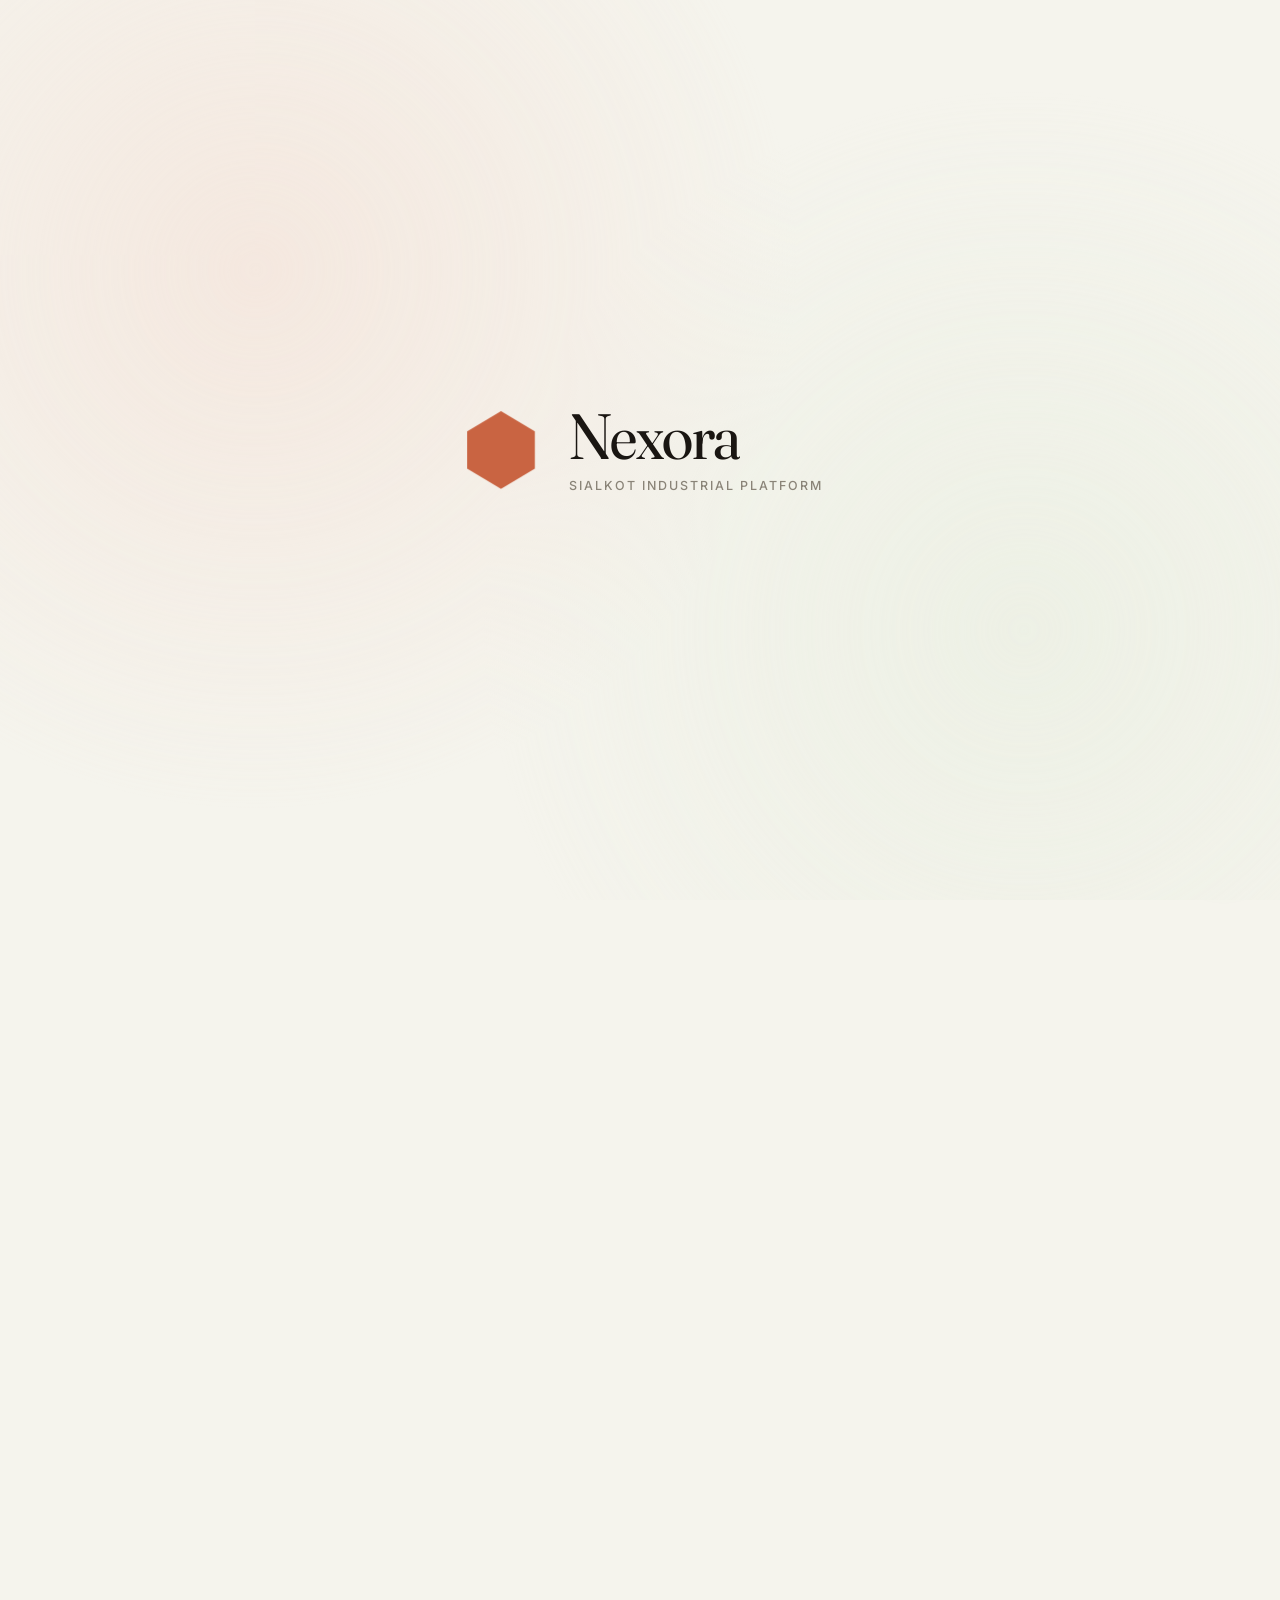
==== index.html @ eb233e65 "Rename Nexora - Signature Transitions v2.html to index.html" ====
<!DOCTYPE html>
<html lang="en" dir="ltr">
<head>
<meta charset="UTF-8">
<meta name="viewport" content="width=device-width, initial-scale=1.0, viewport-fit=cover">
<meta name="theme-color" content="#f5f4ed">
<title>Nexora — A supply chain for Sialkot</title>

<link rel="preconnect" href="https://fonts.googleapis.com">
<link rel="preconnect" href="https://fonts.gstatic.com" crossorigin>
<link href="https://fonts.googleapis.com/css2?family=Fraunces:ital,opsz,wght,SOFT,WONK@0,9..144,300..700,30..100,0..1;1,9..144,300..700,30..100,0..1&family=Inter:wght@400;450;500;600;700&family=Noto+Naskh+Arabic:wght@400;500;600;700&display=swap" rel="stylesheet">

<link rel="stylesheet" href="css/tokens.css">
<link rel="stylesheet" href="css/base.css">
<link rel="stylesheet" href="css/landing.css">
<link rel="stylesheet" href="css/lifecycle.css">

<script src="https://cdnjs.cloudflare.com/ajax/libs/gsap/3.12.5/gsap.min.js"></script>
<script src="https://cdnjs.cloudflare.com/ajax/libs/gsap/3.12.5/ScrollTrigger.min.js"></script>
</head>
<body class="landing">

<!-- Grain overlay — paper texture, fixed over everything -->
<div id="grain" aria-hidden="true"></div>

<!-- ════ INTRO ════ -->
<div id="intro" aria-hidden="true">
  <div class="intro-content">
    <div class="i-mark">
      <svg viewBox="0 0 52 52" aria-hidden="true">
        <path class="i-hex-outer" d="M26 3 L46 15 L46 37 L26 49 L6 37 L6 15 Z" fill="none" stroke="#c96442" stroke-width="1.4" stroke-linejoin="round" stroke-linecap="round"></path>
        <path class="i-hex-inner" d="M26 11 L40 19 L40 33 L26 41 L12 33 L12 19 Z" fill="none" stroke="#c96442" stroke-width="1" stroke-linejoin="round" stroke-linecap="round"></path>
        <path class="i-hex-fill"  d="M26 3 L46 15 L46 37 L26 49 L6 37 L6 15 Z" fill="#c96442"></path>
      </svg>
    </div>
    <div class="i-text">
      <span class="i-word">Nexora</span>
      <span class="i-tag">Sialkot Industrial Platform</span>
    </div>
  </div>
</div>

<!-- WhatsApp FAB -->
<a href="https://wa.me/923000000000" id="fab-whatsapp" class="fab-whatsapp" aria-label="WhatsApp Nexora" target="_blank" rel="noopener">
  <svg width="24" height="24" viewBox="0 0 24 24" fill="white" aria-hidden="true"><path d="M17.472 14.382c-.297-.149-1.758-.867-2.03-.967-.273-.099-.471-.148-.67.15-.197.297-.767.966-.94 1.164-.173.199-.347.223-.644.075-.297-.15-1.255-.463-2.39-1.475-.883-.788-1.48-1.761-1.653-2.059-.173-.297-.018-.458.13-.606.134-.133.298-.347.446-.52.149-.174.198-.298.298-.497.099-.198.05-.371-.025-.52-.075-.149-.669-1.612-.916-2.207-.242-.579-.487-.5-.669-.51-.173-.008-.371-.01-.57-.01-.198 0-.52.074-.792.372-.272.297-1.04 1.016-1.04 2.479 0 1.462 1.065 2.875 1.213 3.074.149.198 2.096 3.2 5.077 4.487.709.306 1.262.489 1.694.625.712.227 1.36.195 1.871.118.571-.085 1.758-.719 2.006-1.413.248-.694.248-1.289.173-1.413-.074-.124-.272-.198-.57-.347m-5.421 7.403h-.004a9.87 9.87 0 01-5.031-1.378l-.361-.214-3.741.982.998-3.648-.235-.374a9.86 9.86 0 01-1.51-5.26c.001-5.45 4.436-9.884 9.888-9.884 2.64 0 5.122 1.03 6.988 2.898a9.825 9.825 0 012.893 6.994c-.003 5.45-4.437 9.884-9.885 9.884m8.413-18.297A11.815 11.815 0 0012.05 0C5.495 0 .16 5.335.157 11.892c0 2.096.547 4.142 1.588 5.945L.057 24l6.305-1.654a11.882 11.882 0 005.683 1.448h.005c6.554 0 11.89-5.335 11.893-11.893a11.821 11.821 0 00-3.48-8.413z"></path></svg>
</a>

<div id="page">

  <!-- NAV -->
  <nav>
    <a href="#" class="nav-logo" aria-label="Nexora home">
      <svg width="22" height="22" viewBox="0 0 52 52" fill="currentColor" aria-hidden="true"><path d="M26 3 L46 15 L46 37 L26 49 L6 37 L6 15 Z"></path></svg>
      Nexora
    </a>
    <div class="nav-right">
      <a class="btn-ghost" href="Nexora - Dashboard.html">Platform</a>
      <button class="btn-primary" data-scroll-to="lead-form">Partner Now</button>
    </div>
  </nav>

  <!-- HERO -->
  <section class="hero">
    <div class="hero-left">
      <div class="early-badge">Early Access · Sialkot</div>
      <h1 class="hero-heading">A supply chain for <em>Sialkot</em>, built for who's already there.</h1>
      <p class="hero-sub">Nexora is the first digital ecosystem made for Sialkot's exporters and manufacturers — quiet, precise, and designed to be the layer your business runs on.</p>

      <div class="live-stats">
        <div class="stat-item"><span class="stat-label">Active RFQs</span><span class="stat-value" data-target="142" data-suffix="">142</span></div>
        <div class="stat-item"><span class="stat-label">Verified Units</span><span class="stat-value" data-target="89" data-suffix="">89</span></div>
        <div class="stat-item"><span class="stat-label">Early Adopters</span><span class="stat-value" data-target="500" data-suffix="+">500+</span></div>
        <div class="stat-item"><span class="stat-label">Export Markets</span><span class="stat-value" data-target="34" data-suffix="">34</span></div>
      </div>

      <div class="adopters">
        <div class="avatar-stack">
          <div class="avatar">SI</div>
          <div class="avatar">EX</div>
          <div class="avatar">MF</div>
        </div>
        <span class="adopters-text">500+ early adopters and counting</span>
      </div>
    </div>

    <div class="form-wrap" id="lead-form">
      <form class="form-card" id="lead-capture" novalidate autocomplete="on">
        <h2>Join the beta</h2>
        <p>Secure your spot for early access.</p>
        <div class="field">
          <label for="f-name">Full name</label>
          <input id="f-name" name="name" type="text" autocomplete="name" placeholder="Enter your name" required>
          <div class="field-error">Please enter your name.</div>
        </div>
        <div class="field">
          <label for="f-company">Company</label>
          <input id="f-company" name="company" type="text" autocomplete="organization" placeholder="Company name" required>
          <div class="field-error">Please enter your company name.</div>
        </div>
        <div class="field">
          <label for="f-role">Role</label>
          <select id="f-role" name="role" required>
            <option value="" disabled selected>Select role</option>
            <option value="Exporter">Exporter</option>
            <option value="Manufacturer">Manufacturer</option>
            <option value="Supplier">Supplier</option>
            <option value="Logistics">Logistics</option>
          </select>
          <div class="field-error">Please select your role.</div>
        </div>
        <div class="field-row">
          <div class="field">
            <label for="f-wa">WhatsApp</label>
            <input id="f-wa" name="whatsapp" type="tel" inputmode="tel" autocomplete="tel" pattern="[\d\s+\-()]{7,}" placeholder="+92…" required>
            <div class="field-error">Please enter a valid WhatsApp number.</div>
          </div>
          <div class="field">
            <label for="f-email">Email</label>
            <input id="f-email" name="email" type="email" autocomplete="email" placeholder="name@company.co" required>
            <div class="field-error">Please enter a valid email.</div>
          </div>
        </div>
        <button type="submit" class="btn-submit" id="submit-btn">
          <span class="spinner" aria-hidden="true"></span>
          <span class="label">Secure my spot</span>
          <svg class="arrow" width="15" height="15" viewBox="0 0 24 24" fill="none" stroke="currentColor" stroke-width="2" aria-hidden="true"><path d="M5 12h14M12 5l7 7-7 7"></path></svg>
        </button>
      </form>
      <div class="success-overlay" id="success-overlay" role="status" aria-live="polite">
        <div class="success-check">
          <svg width="26" height="26" viewBox="0 0 24 24" fill="none" stroke="currentColor" stroke-width="2.2" stroke-linecap="round" stroke-linejoin="round" aria-hidden="true"><polyline points="20 6 9 17 4 12"></polyline></svg>
        </div>
        <h3>Salam — you're on the list.</h3>
        <p>We'll reach out via WhatsApp shortly.</p>
        <button type="button" class="success-cta" id="success-close">Got it</button>
      </div>
    </div>
  </section>

  <!-- ════════════════════════════════════════
       ✦ INDUSTRIAL LIFECYCLE — Signature Transitions
       Surgical ➜ Sports ➜ Leather
       Three pinned stages with scissor-cut and ball-kick
       transitions between them.
  ════════════════════════════════════════ -->

  <!-- Opener: tells the user what they're about to see -->
  <section class="lc-opener" id="showcase">
    <div class="section-label">What Sialkot makes</div>
    <h2 class="section-heading">Three industries. <em>One handoff.</em></h2>
    <div class="lc-opener-grid">
      <p class="lc-opener-intro">Sialkot's 250,000+ skilled hands move between three trades — the surgeon's tool, the athlete's ball, the rider's hide. Scroll to walk the floor: the scissor that snips one industry into the next is the same hand that stitched the seam.</p>
      <span class="lc-opener-cue">
        Scroll to begin
        <svg viewBox="0 0 24 24" fill="none" stroke="currentColor" stroke-width="2" aria-hidden="true"><path d="M12 5v14M19 12l-7 7-7-7"></path></svg>
      </span>
    </div>
  </section>

  <section class="lifecycle" id="lifecycle">
    <div class="lc-pin">

      <!-- Chapter rail -->
      <aside class="lc-chapter" aria-hidden="true">
        <span class="lc-step is-active" data-stage="surgical"><span class="lc-step-num">I</span><span class="lc-step-label">Surgical</span></span>
        <span class="lc-step" data-stage="sports"><span class="lc-step-num">II</span><span class="lc-step-label">Sports</span></span>
        <span class="lc-step" data-stage="leather"><span class="lc-step-num">III</span><span class="lc-step-label">Leather</span></span>
      </aside>

      <!-- "Now showing" caption -->
      <aside class="lc-caption" aria-hidden="true">
        <span class="lc-caption-dot"></span>
        <span class="lc-caption-text">
          <span class="lc-caption-eyebrow">Now on the bench</span>
          <span class="lc-caption-name">Sialkot Forge · Mosquito forceps · AISI 410</span>
        </span>
      </aside>

      <!-- ────── STAGE C: LEATHER (bottom layer, revealed last) ────── -->
      <div class="lc-stage lc-stage--leather" aria-hidden="false">
        <div class="lc-bg lc-bg--hide"></div>
        <img class="lc-photo" alt="" loading="lazy" decoding="async"
             src="https://images.unsplash.com/photo-1583744946564-b52ac1c389c8?w=2400&q=82&fit=crop&auto=format"
             srcset="https://images.unsplash.com/photo-1583744946564-b52ac1c389c8?w=1400&q=82&fit=crop&auto=format 1400w,
                     https://images.unsplash.com/photo-1583744946564-b52ac1c389c8?w=2000&q=82&fit=crop&auto=format 2000w,
                     https://images.unsplash.com/photo-1583744946564-b52ac1c389c8?w=2500&q=82&fit=crop&auto=format 2500w"
             sizes="100vw"
             onerror="this.onerror=null;this.src='https://images.unsplash.com/photo-1542838132-92c53300491e?w=2400&q=82&fit=crop&auto=format';this.srcset='';">
        <div class="lc-tint"></div>
        <div class="lc-paper-filter"></div>
        <div class="lc-content">
          <span class="lc-roman">III</span>
          <span class="lc-eyebrow">Chapter III · Leather &amp; goods</span>
          <span class="lc-stat">$1.2<sub>B</sub></span>
          <h3 class="lc-title">Of <em>full-grain leather</em> shipped, every year.</h3>
          <p class="lc-body">Motorcycle gear, equestrian gloves, premium wallets — finished by craftspeople with decades on the bench. The same hands that stitched the ball above stitched this hide.</p>
          <div class="lc-meta">
            <span class="lc-tag">Vegetable-tanned hides</span>
            <span class="lc-tag">CE-Level motorcycle gear</span>
            <span class="lc-tag">OEM &amp; private-label ready</span>
          </div>
        </div>
      </div>

      <!-- ────── STAGE B: SPORTS (middle layer) ────── -->
      <div class="lc-stage lc-stage--sports">
        <div class="lc-bg lc-bg--turf"></div>
        <img class="lc-photo" alt="" loading="lazy" decoding="async"
             src="https://images.unsplash.com/photo-1556124047-5ad95d2b97b3?w=2400&q=82&fit=crop&auto=format"
             srcset="https://images.unsplash.com/photo-1556124047-5ad95d2b97b3?w=1400&q=82&fit=crop&auto=format 1400w,
                     https://images.unsplash.com/photo-1556124047-5ad95d2b97b3?w=2000&q=82&fit=crop&auto=format 2000w,
                     https://images.unsplash.com/photo-1556124047-5ad95d2b97b3?w=2500&q=82&fit=crop&auto=format 2500w"
             sizes="100vw"
             onerror="this.onerror=null;this.src='https://images.unsplash.com/photo-1517466787929-bc90951d0974?w=2400&q=82&fit=crop&auto=format';this.srcset='';">
        <div class="lc-tint"></div>
        <div class="lc-paper-filter"></div>
        <div class="lc-content">
          <span class="lc-roman">II</span>
          <span class="lc-eyebrow">Chapter II · Sports goods</span>
          <span class="lc-stat">70<sub>%</sub></span>
          <h3 class="lc-title">Of the world's <em>match-day footballs</em>, stitched here.</h3>
          <p class="lc-body">Hand-stitched footballs, boxing gloves, cricket gear. 2,400+ verified workshops, the quiet capital of professional sports manufacturing.</p>
          <div class="lc-meta">
            <span class="lc-tag">FIFA / World Rugby / IBA certified</span>
            <span class="lc-tag">Thermal-bonded panels</span>
            <span class="lc-tag">2,400+ workshops on Nexora</span>
          </div>
        </div>
      </div>

      <!-- ────── STAGE A: SURGICAL (top layer, peels apart) ────── -->
      <div class="lc-stage lc-stage--surgical">
        <!-- Top half -->
        <div class="lc-half lc-half--top">
          <div class="lc-half-inner">
            <div class="lc-bg lc-bg--steel"></div>
            <img class="lc-photo" alt="" loading="lazy" decoding="async"
                 src="https://images.unsplash.com/photo-1581595220892-b0739db3ba8c?w=2400&q=82&fit=crop&auto=format"
                 srcset="https://images.unsplash.com/photo-1581595220892-b0739db3ba8c?w=1400&q=82&fit=crop&auto=format 1400w,
                         https://images.unsplash.com/photo-1581595220892-b0739db3ba8c?w=2000&q=82&fit=crop&auto=format 2000w,
                         https://images.unsplash.com/photo-1581595220892-b0739db3ba8c?w=2500&q=82&fit=crop&auto=format 2500w"
                 sizes="100vw">
            <div class="lc-tint"></div>
            <div class="lc-paper-filter"></div>
            <div class="lc-content">
              <span class="lc-roman">I</span>
              <span class="lc-eyebrow">Chapter I · Surgical instruments</span>
              <span class="lc-stat">50<sub>%</sub></span>
              <h3 class="lc-title">Of the world's <em>surgical instruments</em>, forged in Sialkot.</h3>
              <p class="lc-body">Forceps, scissors, orthopedic tools — CE-marked precision shipping to clinics and hospitals across 60+ markets.</p>
              <div class="lc-meta">
                <span class="lc-tag">ISO 13485</span>
                <span class="lc-tag">FDA-registered workshops</span>
                <span class="lc-tag">Lead time from 30 days</span>
              </div>
            </div>
          </div>
        </div>
        <!-- Bottom half (mirrors the same scene; the cut bisects it) -->
        <div class="lc-half lc-half--bottom">
          <div class="lc-half-inner">
            <div class="lc-bg lc-bg--steel"></div>
            <img class="lc-photo" alt="" loading="lazy" decoding="async"
                 src="https://images.unsplash.com/photo-1581595220892-b0739db3ba8c?w=2400&q=82&fit=crop&auto=format"
                 srcset="https://images.unsplash.com/photo-1581595220892-b0739db3ba8c?w=1400&q=82&fit=crop&auto=format 1400w,
                         https://images.unsplash.com/photo-1581595220892-b0739db3ba8c?w=2000&q=82&fit=crop&auto=format 2000w,
                         https://images.unsplash.com/photo-1581595220892-b0739db3ba8c?w=2500&q=82&fit=crop&auto=format 2500w"
                 sizes="100vw">
            <div class="lc-tint"></div>
            <div class="lc-paper-filter"></div>
            <div class="lc-content">
              <span class="lc-roman">I</span>
              <span class="lc-eyebrow">Chapter I · Surgical instruments</span>
              <span class="lc-stat">50<sub>%</sub></span>
              <h3 class="lc-title">Of the world's <em>surgical instruments</em>, forged in Sialkot.</h3>
              <p class="lc-body">Forceps, scissors, orthopedic tools — CE-marked precision shipping to clinics and hospitals across 60+ markets.</p>
              <div class="lc-meta">
                <span class="lc-tag">ISO 13485</span>
                <span class="lc-tag">FDA-registered workshops</span>
                <span class="lc-tag">Lead time from 30 days</span>
              </div>
            </div>
          </div>
        </div>
      </div>

      <!-- ────── TRANSITION B — Impact shockwave + shatter ────── -->
      <div class="lc-shatter" aria-hidden="true">
        <span class="lc-shard lc-shard--1"></span>
        <span class="lc-shard lc-shard--2"></span>
        <span class="lc-shard lc-shard--3"></span>
        <span class="lc-shard lc-shard--4"></span>
        <span class="lc-shard lc-shard--5"></span>
        <span class="lc-shard lc-shard--6"></span>
        <span class="lc-shard lc-shard--7"></span>
        <span class="lc-shard lc-shard--8"></span>
      </div>

      <div class="lc-impact" aria-hidden="true">
        <span class="lc-ripple lc-ripple--1"></span>
        <span class="lc-ripple lc-ripple--2"></span>
        <span class="lc-ripple lc-ripple--3"></span>
      </div>

      <!-- ────── TRANSITION A — Cut line + spark ────── -->
      <div class="lc-cutline" aria-hidden="true"></div>
      <div class="lc-spark" aria-hidden="true"></div>

      <!-- ────── HERO ACTORS ────── -->

      <!-- SCALPEL — clinical, cold-lit, #10 blade with terracotta collar -->
      <div class="lc-actor lc-actor--scissor" aria-hidden="true">
        <svg viewBox="0 0 820 160" xmlns="http://www.w3.org/2000/svg">
          <defs>
            <linearGradient id="bladeGrad" x1="0" y1="0" x2="0" y2="1">
              <stop offset="0%"  stop-color="#fbfcff"></stop>
              <stop offset="32%" stop-color="#d6dae1"></stop>
              <stop offset="58%" stop-color="#8a93a0"></stop>
              <stop offset="100%" stop-color="#b3bac4"></stop>
            </linearGradient>
            <linearGradient id="handleGrad" x1="0" y1="0" x2="0" y2="1">
              <stop offset="0%"  stop-color="#e8ecf1"></stop>
              <stop offset="22%" stop-color="#b1b8c2"></stop>
              <stop offset="50%" stop-color="#6f7682"></stop>
              <stop offset="78%" stop-color="#9aa1ac"></stop>
              <stop offset="100%" stop-color="#cdd2da"></stop>
            </linearGradient>
            <linearGradient id="bladeShine" x1="0" y1="0" x2="1" y2="0">
              <stop offset="0%"   stop-color="rgba(255,255,255,0)"></stop>
              <stop offset="50%"  stop-color="rgba(255,255,255,0.85)"></stop>
              <stop offset="100%" stop-color="rgba(255,255,255,0)"></stop>
            </linearGradient>
            <linearGradient id="edgeGlint" x1="0" y1="0" x2="1" y2="0">
              <stop offset="0%"  stop-color="rgba(255,255,255,0)"></stop>
              <stop offset="60%" stop-color="rgba(255,255,255,0.95)"></stop>
              <stop offset="100%" stop-color="rgba(255,255,255,0)"></stop>
            </linearGradient>
            <filter id="softShadow" x="-5%" y="-50%" width="110%" height="200%">
              <feGaussianBlur stdDeviation="2.4"></feGaussianBlur>
            </filter>
          </defs>

          <!-- Long cast shadow under whole instrument -->
          <ellipse cx="410" cy="125" rx="380" ry="5" fill="rgba(0,0,0,0.32)" filter="url(#softShadow)"></ellipse>

          <!-- HANDLE: long stainless body, slightly tapered at both ends -->
          <path d="M 30 70
                   L 30 90
                   Q 30 96, 36 96
                   L 600 96
                   Q 612 96, 612 90
                   L 612 70
                   Q 612 64, 600 64
                   L 36 64
                   Q 30 64, 30 70 Z"
                fill="url(#handleGrad)" stroke="#2a2e35" stroke-width="1.2"></path>

          <!-- Handle top shine band -->
          <rect x="40" y="67" width="565" height="3" fill="url(#bladeShine)" opacity="0.85"></rect>
          <!-- Handle subtle lower band -->
          <rect x="40" y="88" width="565" height="2" fill="rgba(0,0,0,0.25)" opacity="0.6"></rect>

          <!-- Grippy knurled section (center of handle) -->
          <g opacity="0.55">
            <pattern id="knurl" x="0" y="0" width="6" height="14" patternUnits="userSpaceOnUse" patternTransform="rotate(20)">
              <line x1="0" y1="0" x2="0" y2="14" stroke="#1a1612" stroke-width="0.6"></line>
            </pattern>
            <rect x="170" y="70" width="280" height="20" fill="url(#knurl)"></rect>
          </g>

          <!-- Engraved brand mark on handle -->
          <text x="100" y="83" font-family="Inter, sans-serif" font-size="7.5"
                fill="rgba(20,22,28,0.7)" letter-spacing="0.22em" font-weight="600">SIALKOT · #10 · CE</text>

          <!-- Pommel ring at left -->
          <g>
            <circle cx="30" cy="80" r="14" fill="url(#handleGrad)" stroke="#2a2e35" stroke-width="1.2"></circle>
            <circle cx="30" cy="80" r="5" fill="#1a1612"></circle>
            <circle cx="28" cy="78" r="1.5" fill="rgba(255,255,255,0.4)"></circle>
          </g>

          <!-- Terracotta collar where blade meets handle (brand cue) -->
          <g>
            <rect x="612" y="60" width="18" height="40" fill="#c96442" stroke="#2a2e35" stroke-width="1"></rect>
            <rect x="612" y="60" width="18" height="3" fill="rgba(255,255,255,0.45)"></rect>
            <rect x="612" y="96" width="18" height="3" fill="rgba(0,0,0,0.30)"></rect>
            <line x1="617" y1="65" x2="617" y2="95" stroke="rgba(255,255,255,0.35)" stroke-width="0.6"></line>
            <line x1="624" y1="65" x2="624" y2="95" stroke="rgba(0,0,0,0.30)" stroke-width="0.6"></line>
          </g>

          <!-- BLADE: classic #10 curve, mounted to the right of the collar -->
          <g>
            <!-- Blade body — curved cutting edge on top, flat mount edge bottom -->
            <path d="M 630 64
                     L 760 60
                     Q 800 58, 800 70
                     Q 800 78, 770 82
                     L 630 96
                     Z"
                  fill="url(#bladeGrad)" stroke="#1a1f28" stroke-width="1.1"></path>
            <!-- Sharp cutting-edge highlight (cold clinical glint) -->
            <path d="M 633 65 L 758 61 Q 798 60, 798 70"
                  fill="none" stroke="url(#edgeGlint)" stroke-width="1.2" stroke-linecap="round"></path>
            <!-- Inner shine on blade face -->
            <path d="M 640 78 Q 720 76, 790 76"
                  fill="none" stroke="url(#bladeShine)" stroke-width="1.5" opacity="0.7"></path>
            <!-- Bevel line where blade thins toward tip -->
            <path d="M 645 84 Q 720 82, 795 73"
                  fill="none" stroke="rgba(20,22,28,0.45)" stroke-width="0.6"></path>
            <!-- Tip glow point -->
            <circle cx="799" cy="70" r="2" fill="#fff" opacity="0.9"></circle>
          </g>
        </svg>
      </div>

      <!-- BALL — hand-stitched football, leather brown to bridge to leather chapter -->
      <div class="lc-actor lc-actor--ball" aria-hidden="true">
        <svg viewBox="0 0 300 300" xmlns="http://www.w3.org/2000/svg">
          <defs>
            <radialGradient id="ballSphere" cx="0.35" cy="0.32" r="0.85">
              <stop offset="0%"  stop-color="#fffbef"></stop>
              <stop offset="30%" stop-color="#f0e5cf"></stop>
              <stop offset="65%" stop-color="#a87c4a"></stop>
              <stop offset="100%" stop-color="#3a2614"></stop>
            </radialGradient>
            <radialGradient id="ballGloss" cx="0.32" cy="0.25" r="0.5">
              <stop offset="0%"  stop-color="rgba(255,255,255,0.7)"></stop>
              <stop offset="100%" stop-color="rgba(255,255,255,0)"></stop>
            </radialGradient>
          </defs>

          <!-- Shadow ground -->
          <ellipse cx="150" cy="280" rx="90" ry="8" fill="rgba(0,0,0,0.35)"></ellipse>

          <!-- Ball sphere -->
          <circle cx="150" cy="150" r="130" fill="url(#ballSphere)" stroke="#1a1612" stroke-width="1.5"></circle>

          <!-- Hex/Pent panels — stylized stitching pattern -->
          <g fill="none" stroke="#1a1612" stroke-width="1.6" stroke-linejoin="round" opacity="0.78">
            <!-- Center pentagon -->
            <polygon points="150,90 196,124 178,178 122,178 104,124"></polygon>
            <!-- Surrounding hexagon fragments -->
            <polyline points="150,90 150,55 122,40"></polyline>
            <polyline points="196,124 232,108 245,140"></polyline>
            <polyline points="178,178 210,210 200,242"></polyline>
            <polyline points="122,178 100,212 110,243"></polyline>
            <polyline points="104,124 70,108 56,142"></polyline>
            <!-- Outer pentagon hints -->
            <polyline points="232,108 250,80 220,52"></polyline>
            <polyline points="245,140 274,160 255,200"></polyline>
            <polyline points="200,242 175,265 145,260"></polyline>
            <polyline points="56,142 26,160 45,200"></polyline>
            <polyline points="70,108 50,80 80,52"></polyline>
            <polyline points="122,40 175,30 220,52"></polyline>
          </g>

          <!-- Terracotta stitches — small dashes along panel seams -->
          <g stroke="#c96442" stroke-width="1.4" stroke-linecap="round" stroke-dasharray="2 4" opacity="0.85">
            <polygon points="150,90 196,124 178,178 122,178 104,124" fill="none"></polygon>
          </g>

          <!-- Gloss highlight -->
          <ellipse cx="115" cy="105" rx="55" ry="35" fill="url(#ballGloss)"></ellipse>

          <!-- Tiny brand mark -->
          <text x="150" y="208" text-anchor="middle"
                font-family="Fraunces, serif" font-style="italic" font-size="11"
                fill="rgba(26,22,18,0.6)" letter-spacing="0.05em">Sialkot</text>
        </svg>
      </div>

    </div>
  </section>

  <!-- ════ PULL QUOTE ════ -->
  <section class="pull-quote">
    <div class="pull-quote-inner reveal">
      <span class="pull-quote-mark">“</span>
      <blockquote>Sialkot's factories make the world's match-day footballs. Nexora makes the people who make them <em>visible</em>.</blockquote>
      <cite>
        <strong>Industry Brief, 2026</strong>
        <span>Pakistan Bureau of Statistics</span>
      </cite>
    </div>
  </section>

  <!-- BENEFITS -->
  <section class="benefits">
    <div class="section-label reveal">The advantage</div>
    <h2 class="section-heading reveal">Benefits for early partners.</h2>
    <div class="cards">
      <div class="card-wrap">
        <div class="card">
          <span class="card-num">01</span>
          <div class="card-icon">
            <svg width="20" height="20" viewBox="0 0 24 24" fill="none" stroke="currentColor" stroke-width="1.5" aria-hidden="true"><path d="M9 12l2 2 4-4m6 2a9 9 0 11-18 0 9 9 0 0118 0z"></path></svg>
          </div>
          <h3>Priority verification</h3>
          <p>Skip the waitlist and get your business profile verified and visible to global partners instantly.</p>
        </div>
      </div>
      <div class="card-wrap">
        <div class="card">
          <span class="card-num">02</span>
          <div class="card-icon">
            <svg width="20" height="20" viewBox="0 0 24 24" fill="none" stroke="currentColor" stroke-width="1.5" aria-hidden="true"><path d="M12 8c-1.657 0-3 .895-3 2s1.343 2 3 2 3 .895 3 2-1.343 2-3 2m0-8c1.11 0 2.08.402 2.599 1M12 8V7m0 1v8m0 0v1m0-1c-1.11 0-2.08-.402-2.599-1M21 12a9 9 0 11-18 0 9 9 0 0118 0z"></path></svg>
          </div>
          <h3>Zero fees</h3>
          <p>Six months of zero transaction or subscription fees on the platform.</p>
        </div>
      </div>
      <div class="card-wrap">
        <div class="card">
          <span class="card-num">03</span>
          <div class="card-icon">
            <svg width="20" height="20" viewBox="0 0 24 24" fill="none" stroke="currentColor" stroke-width="1.5" aria-hidden="true"><path d="M11.049 2.927c.3-.921 1.603-.921 1.902 0l1.519 4.674a1 1 0 00.95.69h4.915c.969 0 1.371 1.24.588 1.81l-3.976 2.888a1 1 0 00-.363 1.118l1.518 4.674c.3.922-.755 1.688-1.538 1.118l-3.976-2.888a1 1 0 00-1.176 0l-3.976 2.888c-.783.57-1.838-.197-1.538-1.118l1.518-4.674a1 1 0 00-.363-1.118l-3.976-2.888c-.784-.57-.38-1.81.588-1.81h4.914a1 1 0 00.951-.69l1.519-4.674z"></path></svg>
          </div>
          <h3>Founding member status</h3>
          <p>Exclusive profile badge and early access to every beta feature before public release.</p>
        </div>
      </div>
    </div>
  </section>

  <!-- TRUSTED -->
  <div class="trusted">
    <div class="trusted-label">Trusted by industry leaders</div>
    <div class="logos">
      <span class="logo-item">SCCI</span>
      <span class="logo-item">SIMAP</span>
      <span class="logo-item">PSGMEA</span>
    </div>
  </div>

  <!-- FOOTER -->
  <footer>
    <div class="footer-top">
      <div>
        <a href="#" class="nav-logo" aria-label="Nexora home">
          <svg width="18" height="18" viewBox="0 0 52 52" fill="currentColor" aria-hidden="true"><path d="M26 3 L46 15 L46 37 L26 49 L6 37 L6 15 Z"></path></svg>
          Nexora
        </a>
        <p class="footer-tagline">Building the future of Sialkot, one connection at a time.</p>
      </div>
      <div class="footer-right">
        <div class="footer-links">
          <a href="#">Infrastructure</a>
          <a href="#">Export Policy</a>
          <a href="#">Privacy Protocol</a>
        </div>
      </div>
    </div>
    <div class="footer-bottom">© 2026 Sialkot Industrial Platform. All rights reserved.</div>
  </footer>

</div><!-- /page -->

<!-- Minimal page wiring: dismiss intro, reveal page, basic scroll reveals -->
<script>
(function () {
  const REDUCED = window.matchMedia('(prefers-reduced-motion: reduce)').matches;
  const intro = document.getElementById('intro');
  const page  = document.getElementById('page');
  if ('scrollRestoration' in history) history.scrollRestoration = 'manual';
  window.scrollTo(0, 0);

  function showPage() {
    page && page.classList.add('show');
    if (intro) {
      intro.style.transition = 'opacity 0.6s ease';
      intro.style.opacity = '0';
      setTimeout(() => intro.style.display = 'none', 700);
    }
  }
  if (REDUCED) { showPage(); }
  else { setTimeout(showPage, 2400); }

  // Reveal-on-scroll
  const io = new IntersectionObserver((entries) => {
    entries.forEach(e => { if (e.isIntersecting) e.target.classList.add('in'); });
  }, { rootMargin: '0px 0px -10% 0px', threshold: 0.05 });
  document.querySelectorAll('.reveal').forEach(el => io.observe(el));

  // Smooth scroll for [data-scroll-to]
  document.querySelectorAll('[data-scroll-to]').forEach(b => {
    b.addEventListener('click', (e) => {
      e.preventDefault();
      const el = document.getElementById(b.dataset.scrollTo);
      el && el.scrollIntoView({ behavior: 'smooth', block: 'start' });
    });
  });

  // Form: visual-only submit
  const form = document.getElementById('lead-capture');
  const overlay = document.getElementById('success-overlay');
  const closeBtn = document.getElementById('success-close');
  form && form.addEventListener('submit', (e) => {
    e.preventDefault();
    if (!form.checkValidity()) {
      [...form.querySelectorAll('.field')].forEach(f => {
        const i = f.querySelector('input, select');
        f.classList.toggle('invalid', i && !i.checkValidity());
      });
      return;
    }
    const btn = document.getElementById('submit-btn');
    btn.classList.add('loading');
    setTimeout(() => { btn.classList.remove('loading'); overlay.classList.add('show'); }, 700);
  });
  closeBtn && closeBtn.addEventListener('click', () => overlay.classList.remove('show'));
})();
</script>

<!-- Lifecycle (Signature Transitions) -->
<script src="js/lifecycle.js" defer></script>

</body>
</html>
---- css/tokens.css ----
/* ════════════════════════════════════════
   NEXORA — Design tokens
   Claude-inspired palette: warm cream paper,
   terracotta accent, editorial typography.
════════════════════════════════════════ */
:root {
  /* ── Surfaces (warm "book paper") ───── */
  --bg:           #f5f4ed;   /* primary page bg */
  --bg-elevated:  #faf9f5;   /* slightly lighter sections */
  --bg-deep:      #ebe8de;   /* footer / sidebar inset */
  --surface:      #ffffff;   /* cards */
  --surface-soft: #fbfaf4;   /* subtly-tinted card */

  /* ── Borders ──────────────────────── */
  --border:       #e8e6dc;
  --border-mid:   #d4d0c0;
  --border-strong:#bcb6a3;
  --rule:         rgba(26,22,18,0.08);

  /* ── Text (warm near-black) ───────── */
  --text:         #1a1612;
  --text-mid:     #5a554d;
  --text-muted:   #8a8478;
  --text-dim:     #b8b2a4;
  --text-on-dark: #f5f4ed;

  /* ── Brand (Claude terracotta) ────── */
  --accent:       #c96442;
  --accent-dark:  #a04a30;
  --accent-soft:  #f4e0d6;
  --accent-tint:  rgba(201,100,66,0.08);
  --accent-glow:  rgba(201,100,66,0.16);

  /* ── Industry hues (dashboard) ────── */
  --ind-sports:      #6b8a5a;
  --ind-sports-bg:   #e8eee0;
  --ind-surgical:    #3d6b7c;
  --ind-surgical-bg: #dde8ec;
  --ind-leather:     #8b5e3c;
  --ind-leather-bg:  #ede0d3;

  /* ── Status ───────────────────────── */
  --danger:       #b8473a;
  --warning:      #c47b2e;
  --success:      #5a7d4f;

  /* ── Radii ────────────────────────── */
  --radius-xs: 4px;
  --radius-sm: 6px;
  --radius-md: 10px;
  --radius-lg: 14px;
  --radius-xl: 20px;
  --radius-pill: 999px;

  /* ── Shadows (double-stack: sharp 1px edge + soft depth) ─── */
  --shadow-xs:
    0 0 0 1px rgba(26,22,18,0.05),
    0 1px 2px rgba(26,22,18,0.04);
  --shadow-sm:
    0 0 0 1px rgba(26,22,18,0.06),
    0 1px 0 rgba(26,22,18,0.03),
    0 4px 12px rgba(26,22,18,0.06);
  --shadow-md:
    0 0 0 1px rgba(26,22,18,0.06),
    0 1px 0 rgba(26,22,18,0.03),
    0 8px 22px rgba(26,22,18,0.08),
    0 2px 4px rgba(26,22,18,0.04);
  --shadow-lg:
    0 0 0 1px rgba(26,22,18,0.06),
    0 1px 0 rgba(26,22,18,0.04),
    0 18px 48px rgba(26,22,18,0.12),
    0 6px 12px rgba(26,22,18,0.06);

  /* Grain texture (SVG fractalNoise, base64-quoted) */
  --grain-url: url("data:image/svg+xml,%3Csvg viewBox='0 0 200 200' xmlns='http://www.w3.org/2000/svg'%3E%3Cfilter id='n'%3E%3CfeTurbulence type='fractalNoise' baseFrequency='0.85' numOctaves='3' stitchTiles='stitch'/%3E%3CfeColorMatrix values='0 0 0 0 0 0 0 0 0 0 0 0 0 0 0 0 0 0 0.6 0'/%3E%3C/filter%3E%3Crect width='100%25' height='100%25' filter='url(%23n)'/%3E%3C/svg%3E");

  /* ── Type ─────────────────────────── */
  --font-display: "Fraunces", "Source Serif 4", Georgia, "Times New Roman", serif;
  --font-body:    "Inter", system-ui, -apple-system, "Segoe UI", sans-serif;
  --font-mono:    "JetBrains Mono", ui-monospace, "SF Mono", Menlo, monospace;
  --font-urdu:    "Noto Naskh Arabic", "Noto Nastaliq Urdu", system-ui, sans-serif;

  /* Fraunces variable axes — soft, slightly idiosyncratic */
  --fraunces-soft: "opsz" 96, "SOFT" 30, "WONK" 0;
  --fraunces-display: "opsz" 144, "SOFT" 30, "WONK" 1;

  /* ── Layout ───────────────────────── */
  --max-w: 1180px;
  --gutter: 28px;
}
---- css/base.css ----
/* ════════════════════════════════════════
   NEXORA — Base
   Editorial reset, warm typography, restrained buttons.
════════════════════════════════════════ */

*, *::before, *::after { box-sizing: border-box; margin: 0; padding: 0; }

html { scroll-behavior: smooth; }

body {
  background: var(--bg);
  color: var(--text);
  font-family: var(--font-body);
  font-size: 16px;
  line-height: 1.6;
  letter-spacing: -0.005em;
  -webkit-font-smoothing: antialiased;
  -moz-osx-font-smoothing: grayscale;
  text-rendering: optimizeLegibility;
  overflow-x: hidden;
}

img, svg { display: block; max-width: 100%; }
a { color: inherit; text-decoration: none; }

button {
  font: inherit;
  background: none;
  border: none;
  color: inherit;
  cursor: pointer;
}

::selection { background: var(--accent-soft); color: var(--accent-dark); }

/* ── Typography rhythm ─── */
h1, h2, h3, h4 {
  font-family: var(--font-display);
  font-weight: 400;
  color: var(--text);
  letter-spacing: -0.02em;
  line-height: 1.04;
  font-variation-settings: var(--fraunces-soft);
}
h1 {
  font-size: clamp(2.6rem, 5.4vw, 4.8rem);
  letter-spacing: -0.035em;
  line-height: 0.98;
}
h2 {
  font-size: clamp(2rem, 3.4vw, 2.9rem);
  letter-spacing: -0.03em;
  line-height: 1.0;
}
h3 { font-size: 1.25rem; letter-spacing: -0.015em; line-height: 1.18; }

em {
  font-style: italic;
  font-variation-settings: "opsz" 144, "SOFT" 80, "WONK" 1;
  color: var(--accent);
}

p { color: var(--text-mid); }

/* ── Micro-labels — uppercase "blueprinted" tags ─── */
.eyebrow,
.micro-label {
  font-family: var(--font-body);
  font-size: 0.66rem;
  font-weight: 700;
  letter-spacing: 0.1em;
  text-transform: uppercase;
  color: var(--text-muted);
}
.eyebrow {
  display: inline-flex; align-items: center; gap: 8px;
  letter-spacing: 0.14em;
}
.eyebrow::before {
  content: "—";
  color: var(--accent);
  font-weight: 600;
}

/* ── Grain overlay — physical "paper" texture over everything ─── */
#grain {
  position: fixed;
  inset: 0;
  pointer-events: none;
  z-index: 1500;
  opacity: 0.18;
  background-image: var(--grain-url);
  background-size: 180px 180px;
  mix-blend-mode: multiply;
  /* Subtle drift so the grain doesn't feel frozen */
  animation: grainDrift 1.6s steps(4) infinite;
}
@keyframes grainDrift {
  0%   { transform: translate(0, 0); }
  25%  { transform: translate(-4px, 3px); }
  50%  { transform: translate(3px, -2px); }
  75%  { transform: translate(-2px, -4px); }
  100% { transform: translate(0, 0); }
}
@media (prefers-reduced-motion: reduce) {
  #grain { animation: none; }
}

/* ── RTL (Urdu) ─── */
html[dir="rtl"] body {
  font-family: var(--font-urdu);
  line-height: 1.9;
  letter-spacing: 0;
}
html[dir="rtl"] h1,
html[dir="rtl"] h2,
html[dir="rtl"] h3,
html[dir="rtl"] .eyebrow,
html[dir="rtl"] .nav-logo,
html[dir="rtl"] .btn-primary,
html[dir="rtl"] .btn-ghost {
  font-family: var(--font-urdu);
  letter-spacing: 0;
}
html[dir="rtl"] h1 { line-height: 1.4; }

/* ════════════════════════════════════════
   BUTTONS
════════════════════════════════════════ */
.btn-primary,
.btn-ghost,
.btn-link {
  display: inline-flex; align-items: center; justify-content: center;
  gap: 8px;
  font-family: var(--font-body);
  font-weight: 500;
  font-size: 0.92rem;
  letter-spacing: -0.005em;
  line-height: 1;
  cursor: pointer;
  transition: background 0.18s ease, color 0.18s ease, border-color 0.18s ease, box-shadow 0.18s ease, transform 0.12s ease;
  user-select: none;
}

.btn-primary {
  background: var(--accent);
  color: #fff;
  padding: 12px 20px;
  border-radius: var(--radius-sm);
  box-shadow: var(--shadow-xs);
}
.btn-primary:hover {
  background: var(--accent-dark);
  box-shadow: var(--shadow-sm);
}
.btn-primary:active { transform: translateY(1px); }

.btn-ghost {
  background: transparent;
  color: var(--text);
  padding: 11px 18px;
  border-radius: var(--radius-sm);
  box-shadow: inset 0 0 0 1px var(--border-mid);
}
.btn-ghost:hover {
  background: var(--bg-elevated);
  box-shadow: inset 0 0 0 1px var(--border-strong);
}

.btn-link {
  background-color: transparent;
  color: var(--accent);
  padding: 4px 2px;
  font-weight: 500;
  border-radius: 0;
  position: relative;
  /* "Ink trail" — highlighter fill grows on hover */
  background-image: linear-gradient(var(--accent-soft), var(--accent-soft));
  background-repeat: no-repeat;
  background-size: 0% 32%;
  background-position: 0 92%;
  transition:
    background-size 0.45s cubic-bezier(0.65, 0, 0.35, 1),
    color 0.2s ease;
}
.btn-link::after {
  /* Resting baseline — a thin dashed seam */
  content: "";
  position: absolute;
  left: 0; right: 0; bottom: 0;
  height: 1px;
  background-image: linear-gradient(to right, currentColor 50%, transparent 50%);
  background-size: 6px 1px;
  opacity: 0.38;
  transition: opacity 0.2s ease;
}
.btn-link:hover {
  background-size: 100% 32%;
  color: var(--accent-dark);
}
.btn-link:hover::after { opacity: 0; }
.btn-link .arrow { transition: transform 0.25s ease; display: inline-block; }
.btn-link:hover .arrow { transform: translateX(4px); }

/* Page fade-in
   IMPORTANT: opacity only — no transform.
   A transform on body creates a new containing block, which would break
   `position: fixed` for the intro overlay. */
body { animation: pageFade 0.5s ease both; }
@keyframes pageFade {
  from { opacity: 0; }
  to   { opacity: 1; }
}

/* ── Reduced motion ─── */
@media (prefers-reduced-motion: reduce) {
  *, *::before, *::after {
    animation-duration: 0.01ms !important;
    animation-iteration-count: 1 !important;
    transition-duration: 0.01ms !important;
  }
  html { scroll-behavior: auto; }
}
---- css/landing.css ----
/* ════════════════════════════════════════
   NEXORA — Landing page (Claude design)
   Cream paper · serif display · editorial layout
════════════════════════════════════════ */

body.landing { background: var(--bg); }

#page {
  position: relative;
  z-index: 1;
  opacity: 0;
  transition: opacity 0.7s ease;
}
#page.show { opacity: 1; }

/* ════════════════════════════════════════
   ✦ INTRO ✦
════════════════════════════════════════ */
#intro {
  position: fixed; inset: 0;
  background: var(--bg);
  display: flex; align-items: center; justify-content: center;
  z-index: 9999;
  overflow: hidden;
}
#intro.done { pointer-events: none; }

/* Subtle background decoration during intro */
#intro::before {
  content: "";
  position: absolute; inset: 0;
  background:
    radial-gradient(circle at 20% 30%, var(--accent-soft) 0%, transparent 45%),
    radial-gradient(circle at 80% 70%, #e8eee0 0%, transparent 45%);
  opacity: 0;
  animation: introBgIn 1.4s ease 0.3s forwards;
}
@keyframes introBgIn { to { opacity: 0.6; } }

.intro-content {
  display: flex; align-items: center; gap: 24px;
  transform-origin: top left;
  will-change: transform;
  position: relative;
  z-index: 2;
}
.i-mark {
  flex-shrink: 0;
  display: flex; align-items: center; justify-content: center;
  position: relative;
}
.i-mark svg {
  display: block;
  width: 88px; height: 88px;
  overflow: visible;
}

/* Outer hexagon — draws first, fades when the fill takes over */
.i-hex-outer {
  stroke-dasharray: 140;
  stroke-dashoffset: 140;
  animation:
    introDraw 1.05s cubic-bezier(0.65, 0, 0.35, 1) 0.35s forwards,
    introOuterFade 0.4s ease 1.9s forwards;
}
@keyframes introOuterFade { to { opacity: 0; } }
/* Inner hexagon — draws on the back-half of the outer */
.i-hex-inner {
  stroke-dasharray: 100;
  stroke-dashoffset: 100;
  opacity: 0;
  animation:
    introInnerDraw 0.85s cubic-bezier(0.65, 0, 0.35, 1) 0.95s forwards,
    introInnerFade 0.4s ease 1.85s forwards;
}
@keyframes introDraw      { to { stroke-dashoffset: 0; } }
@keyframes introInnerDraw {
  from { opacity: 1; stroke-dashoffset: 100; }
  to   { opacity: 1; stroke-dashoffset: 0; }
}
@keyframes introInnerFade { to { opacity: 0; } }

/* Solid fill scales in once both hexagons are drawn */
.i-hex-fill {
  opacity: 0;
  transform-origin: center;
  transform: scale(0.6);
  animation: introFill 0.55s cubic-bezier(0.34, 1.56, 0.64, 1) 1.45s forwards;
}
@keyframes introFill {
  to { opacity: 1; transform: scale(1); }
}

/* Concentric ring pulses outward when the mark lands */
.i-mark::after {
  content: "";
  position: absolute;
  inset: -10px;
  border-radius: 50%;
  border: 1px solid var(--accent);
  opacity: 0;
  transform: scale(0.6);
  animation: introRing 1.2s ease-out 1.55s forwards;
}
@keyframes introRing {
  0%   { opacity: 0.55; transform: scale(0.6); }
  100% { opacity: 0;    transform: scale(1.8); }
}

.i-text {
  display: flex; flex-direction: column; gap: 8px;
  align-items: flex-start;
}
.i-word {
  font-family: var(--font-display);
  font-size: clamp(2.6rem, 6vw, 4rem);
  font-weight: 400;
  font-variation-settings: var(--fraunces-display);
  letter-spacing: -0.025em;
  color: var(--text);
  line-height: 1;
  white-space: nowrap;
  clip-path: inset(0 100% 0 0);
  animation: introReveal 0.9s cubic-bezier(0.65, 0, 0.35, 1) 1.55s forwards;
}
@keyframes introReveal {
  to { clip-path: inset(0 0% 0 0); }
}
.i-word em {
  font-style: italic;
  font-variation-settings: "opsz" 144, "SOFT" 80, "WONK" 1;
  color: var(--accent);
}

.i-tag {
  font-family: var(--font-body);
  font-size: 0.78rem;
  letter-spacing: 0.16em;
  text-transform: uppercase;
  color: var(--text-muted);
  font-weight: 500;
  opacity: 0;
  animation: introTagIn 0.55s ease 2.15s forwards;
}
@keyframes introTagIn {
  from { opacity: 0; transform: translateY(4px); }
  to   { opacity: 1; transform: translateY(0); }
}

/* ════════════════════════════════════════
   NAV
════════════════════════════════════════ */
nav {
  display: flex; align-items: center; justify-content: space-between;
  padding: 18px 32px;
  border-bottom: 1px solid var(--rule);
  position: sticky; top: 0;
  background: rgba(245, 244, 237, 0.82);
  -webkit-backdrop-filter: blur(10px);
  backdrop-filter: blur(10px);
  z-index: 100;
}
.nav-logo {
  display: inline-flex; align-items: center; gap: 10px;
  font-family: var(--font-display);
  font-weight: 500;
  font-size: 1.15rem;
  font-variation-settings: var(--fraunces-soft);
  letter-spacing: -0.01em;
  color: var(--text);
}
.nav-logo svg { color: var(--accent); flex-shrink: 0; }
.nav-right { display: flex; align-items: center; gap: 10px; }

/* ════════════════════════════════════════
   HERO
════════════════════════════════════════ */
.hero {
  max-width: var(--max-w);
  margin: 0 auto;
  padding: 92px 32px 80px;
  display: grid;
  grid-template-columns: 1.15fr 1fr;
  gap: 80px;
  align-items: start;
}
.hero-left { padding-top: 12px; }

/* Staggered hero reveal — runs after page becomes visible */
.hero-left > *,
.form-wrap {
  opacity: 0;
  transform: translateY(14px);
}
#page.show .hero-left > *,
#page.show .form-wrap {
  animation: heroIn 0.7s cubic-bezier(0.22, 1, 0.36, 1) forwards;
}
#page.show .hero-left > *:nth-child(1) { animation-delay: 0.0s; }
#page.show .hero-left > *:nth-child(2) { animation-delay: 0.08s; }
#page.show .hero-left > *:nth-child(3) { animation-delay: 0.16s; }
#page.show .hero-left > *:nth-child(4) { animation-delay: 0.24s; }
#page.show .hero-left > *:nth-child(5) { animation-delay: 0.32s; }
#page.show .form-wrap { animation-delay: 0.18s; }
@keyframes heroIn {
  to { opacity: 1; transform: translateY(0); }
}

.early-badge {
  display: inline-flex; align-items: center; gap: 8px;
  border: 1px solid var(--border-mid);
  border-radius: var(--radius-pill);
  padding: 6px 14px 6px 10px;
  font-size: 0.72rem;
  letter-spacing: 0.08em;
  color: var(--text-mid);
  text-transform: uppercase;
  font-weight: 500;
  margin-bottom: 32px;
  background: var(--bg-elevated);
}
.early-badge::before {
  content: ""; width: 7px; height: 7px; border-radius: 50%;
  background: var(--accent);
  box-shadow: 0 0 0 3px var(--accent-tint);
  animation: pulse 2.4s ease infinite;
}
@keyframes pulse {
  0%, 100% { box-shadow: 0 0 0 3px var(--accent-tint); }
  50%      { box-shadow: 0 0 0 6px rgba(201,100,66,0.04); }
}

.hero-heading {
  font-size: clamp(2.8rem, 5.4vw, 4.8rem);
  font-weight: 380;
  line-height: 1.02;
  letter-spacing: -0.03em;
  margin-bottom: 28px;
  color: var(--text);
  font-variation-settings: var(--fraunces-display);
  max-width: 18ch;
}
.hero-heading em {
  font-style: italic;
  font-variation-settings: "opsz" 144, "SOFT" 80, "WONK" 1;
  color: var(--accent);
  font-weight: 400;
}

.hero-sub {
  font-size: 1.06rem;
  line-height: 1.55;
  color: var(--text-mid);
  max-width: 44ch;
  margin-bottom: 36px;
}

/* Stats — editorial inline strip */
.live-stats {
  display: grid;
  grid-template-columns: repeat(4, 1fr);
  gap: 0;
  margin-bottom: 36px;
  border-top: 1px solid var(--rule);
  border-bottom: 1px solid var(--rule);
  padding: 18px 0;
}
.stat-item {
  display: flex; flex-direction: column; gap: 4px;
  padding-right: 16px;
}
.stat-item + .stat-item {
  border-left: 1px solid var(--rule);
  padding-left: 16px;
}
.stat-label {
  font-size: 0.7rem;
  letter-spacing: 0.08em;
  text-transform: uppercase;
  color: var(--text-muted);
  font-weight: 500;
}
.stat-value {
  font-family: var(--font-display);
  font-size: 1.65rem;
  font-weight: 420;
  color: var(--text);
  font-variant-numeric: tabular-nums;
  letter-spacing: -0.02em;
  font-variation-settings: var(--fraunces-soft);
}

.adopters { display: flex; align-items: center; gap: 14px; }
.avatar-stack { display: flex; }
.avatar {
  width: 30px; height: 30px; border-radius: 50%;
  border: 2px solid var(--bg);
  display: flex; align-items: center; justify-content: center;
  font-family: var(--font-body);
  font-size: 0.62rem;
  font-weight: 600;
  margin-left: -8px;
  background: var(--accent-soft);
  color: var(--accent-dark);
}
.avatar:first-child { margin-left: 0; }
.adopters-text { font-size: 0.92rem; color: var(--text-mid); }

/* ════════════════════════════════════════
   FORM CARD
════════════════════════════════════════ */
.form-wrap {
  position: relative;
  background: var(--surface);
  border: 1px solid var(--border);
  border-radius: var(--radius-lg);
  box-shadow: var(--shadow-md);
  overflow: hidden;
}
.beam-track, .beam-perimeter { display: none; }

.form-card { padding: 36px; }
.form-card h2 {
  font-size: 1.85rem;
  font-weight: 400;
  margin-bottom: 6px;
  color: var(--text);
  font-variation-settings: var(--fraunces-soft);
}
.form-card > p {
  font-size: 0.94rem;
  color: var(--text-mid);
  margin-bottom: 28px;
}

.field { margin-bottom: 18px; }
.field label {
  display: block;
  font-size: 0.78rem;
  font-weight: 500;
  letter-spacing: 0.01em;
  color: var(--text);
  margin-bottom: 8px;
}
.field input, .field select, .field textarea {
  width: 100%;
  background: var(--bg-elevated);
  border: 1px solid var(--border-mid);
  border-radius: var(--radius-sm);
  padding: 12px 14px;
  color: var(--text);
  font-family: var(--font-body);
  font-size: 16px;
  outline: none;
  transition: border-color 0.18s ease, box-shadow 0.18s ease, background 0.18s ease;
  -webkit-appearance: none;
  letter-spacing: -0.003em;
  min-height: 46px;
}
.field textarea { resize: vertical; min-height: 96px; line-height: 1.55; }
.field select {
  background-image: url("data:image/svg+xml,%3Csvg xmlns='http://www.w3.org/2000/svg' width='10' height='10' viewBox='0 0 10 10'%3E%3Cpath fill='%238a8478' d='M5 7L0 2h10z'/%3E%3C/svg%3E");
  background-repeat: no-repeat;
  background-position: right 14px center;
  padding-right: 36px;
}
html[dir="rtl"] .field select {
  background-position: left 14px center;
  padding-right: 14px; padding-left: 36px;
}
.field select option { background: #fff; color: var(--text); }
.field input:focus,
.field select:focus,
.field textarea:focus {
  border-color: var(--accent);
  background: var(--surface);
  box-shadow: 0 0 0 3px var(--accent-tint);
}
.field input::placeholder, .field textarea::placeholder { color: var(--text-dim); }
.field-row { display: grid; grid-template-columns: 1fr 1fr; gap: 12px; }

.field-error {
  display: none;
  font-size: 0.78rem;
  color: var(--danger);
  margin-top: 7px;
}
.field.invalid input,
.field.invalid select {
  border-color: var(--danger);
  box-shadow: 0 0 0 3px rgba(184,71,58,0.08);
}
.field.invalid .field-error { display: block; }

.btn-submit {
  width: 100%;
  background: var(--accent);
  color: #fff;
  padding: 14px;
  font-family: var(--font-body);
  font-size: 0.95rem;
  font-weight: 500;
  letter-spacing: -0.005em;
  border-radius: var(--radius-sm);
  margin-top: 10px;
  min-height: 50px;
  display: flex; align-items: center; justify-content: center; gap: 10px;
  transition: background 0.18s ease, box-shadow 0.18s ease, transform 0.12s ease;
  position: relative;
  overflow: hidden;
}
.btn-submit:hover {
  background: var(--accent-dark);
  box-shadow: var(--shadow-sm);
}
.btn-submit:active { transform: translateY(1px); }
.btn-submit[disabled] { opacity: 0.7; cursor: progress; }
.btn-submit .arrow { transition: transform 0.18s ease; }
.btn-submit:hover .arrow { transform: translateX(3px); }
.btn-submit .spinner {
  display: none;
  width: 16px; height: 16px;
  border: 2px solid rgba(255,255,255,0.35);
  border-top-color: #fff;
  border-radius: 50%;
  animation: spin 0.7s linear infinite;
}
.btn-submit.loading .spinner { display: inline-block; }
.btn-submit.loading .arrow,
.btn-submit.loading .label { display: none; }
@keyframes spin { to { transform: rotate(360deg); } }

.success-overlay {
  position: absolute; inset: 0;
  background: var(--surface);
  border-radius: var(--radius-lg);
  display: flex; align-items: center; justify-content: center;
  flex-direction: column; text-align: center;
  padding: 40px;
  opacity: 0; pointer-events: none;
  transition: opacity 0.32s ease;
  z-index: 3;
}
.success-overlay.show { opacity: 1; pointer-events: auto; }
.success-check {
  width: 56px; height: 56px;
  border-radius: 50%;
  background: var(--accent-soft);
  color: var(--accent-dark);
  display: flex; align-items: center; justify-content: center;
  margin-bottom: 24px;
}
.success-check svg {
  stroke: currentColor;
  animation: checkDraw 0.6s ease-out 0.1s forwards;
  stroke-dasharray: 30; stroke-dashoffset: 30;
}
@keyframes checkDraw { to { stroke-dashoffset: 0; } }
.success-overlay h3 {
  font-size: 1.6rem;
  font-weight: 400;
  margin-bottom: 10px;
  color: var(--text);
}
.success-overlay p {
  font-size: 0.96rem;
  color: var(--text-mid);
  max-width: 32ch;
  line-height: 1.55;
  margin-bottom: 26px;
}
.success-cta {
  background: var(--text);
  color: var(--bg-elevated);
  padding: 10px 20px;
  font-family: var(--font-body);
  font-size: 0.88rem;
  font-weight: 500;
  border-radius: var(--radius-sm);
  transition: background 0.18s ease;
}
.success-cta:hover { background: #000; }

/* ════════════════════════════════════════
   BRIDGE
════════════════════════════════════════ */
.bridge-section {
  max-width: var(--max-w);
  margin: 0 auto;
  padding: 60px 32px 80px;
  display: grid; grid-template-columns: 1fr auto 1fr;
  align-items: center;
  gap: 0;
}
.bridge-node {
  background: var(--surface);
  border: 1px solid var(--border);
  border-radius: var(--radius-md);
  padding: 32px 28px;
  text-align: center;
  transition: border-color 0.3s ease, box-shadow 0.3s ease, transform 0.3s ease;
}
.bridge-node.lit {
  border-color: var(--accent);
  box-shadow: var(--shadow-md);
}
.bridge-node-icon {
  width: 48px; height: 48px;
  border: 1px solid var(--border-mid);
  border-radius: 50%;
  margin: 0 auto 18px;
  display: flex; align-items: center; justify-content: center;
  color: var(--accent);
  background: var(--bg-elevated);
  transition: border-color 0.3s, background 0.3s;
}
.bridge-node.lit .bridge-node-icon {
  border-color: var(--accent);
  background: var(--accent-soft);
}
.bridge-node h3 {
  font-size: 1.3rem;
  font-weight: 400;
  margin-bottom: 8px;
  font-variation-settings: var(--fraunces-soft);
}
.bridge-node p {
  font-size: 0.92rem;
  color: var(--text-mid);
  line-height: 1.55;
  max-width: 32ch;
  margin: 0 auto;
}

.circuit-svg-wrap { position: relative; width: 180px; height: 60px; flex-shrink: 0; }
.circuit-svg-wrap svg { width: 100%; height: 100%; overflow: visible; }
#circuit-path {
  stroke: var(--accent);
  stroke-dasharray: 500;
  stroke-dashoffset: 500;
}
#circuit-dot { fill: var(--accent); opacity: 0; transition: opacity 0.3s; }
#circuit-dot.lit { opacity: 1; animation: dotPulse 1.6s ease infinite; }
@keyframes dotPulse {
  0%, 100% { r: 4; }
  50%      { r: 7; }
}
.circuit-svg-wrap svg circle:not(#circuit-dot) { fill: var(--border-strong); }

/* ════════════════════════════════════════
   ✦ INDUSTRIES — Pinned scrolling showcase ✦
   Sticky product stage on right.
   Three text panels scroll past on left.
   Each panel switches the active product + drives
   per-panel rotation/scale/translation transforms.
════════════════════════════════════════ */
.industries {
  max-width: var(--max-w);
  margin: 0 auto;
  padding: 110px 32px 90px;
  border-top: 1px solid var(--rule);
}
.industries-header {
  max-width: 760px;
  margin-bottom: 64px;
}
.industries-header .section-heading { margin-bottom: 24px; }
.industries-intro {
  font-size: 1.06rem;
  color: var(--text-mid);
  line-height: 1.6;
  max-width: 56ch;
}

.showcase-grid {
  display: grid;
  grid-template-columns: 1fr 1fr;
  gap: 80px;
  align-items: start;
  position: relative;
}

/* ── LEFT: Scrolling text panels ─── */
.showcase-text {
  display: flex;
  flex-direction: column;
}
.showcase-panel {
  min-height: 92vh;
  display: flex;
  flex-direction: column;
  justify-content: center;
  padding: 32px 0;
}
.showcase-panel:first-child { padding-top: 0; }
.showcase-panel:last-child  { min-height: 80vh; padding-bottom: 0; }

.showcase-tag {
  display: inline-flex; align-items: center; gap: 12px;
  font-family: var(--font-body);
  font-size: 0.72rem;
  font-weight: 700;
  letter-spacing: 0.14em;
  text-transform: uppercase;
  color: var(--accent);
  margin-bottom: 22px;
}
.showcase-tag::before {
  content: "";
  width: 28px; height: 1px;
  background: var(--accent);
}

.showcase-stat {
  font-family: var(--font-display);
  font-size: clamp(3.2rem, 5.6vw, 4.8rem);
  font-weight: 380;
  font-variation-settings: var(--fraunces-display);
  letter-spacing: -0.045em;
  color: var(--text);
  line-height: 0.96;
  display: block;
  margin-bottom: 14px;
}
.showcase-stat sub {
  font-size: 0.3em;
  color: var(--text-muted);
  letter-spacing: 0;
  margin-left: 4px;
  vertical-align: baseline;
  font-variation-settings: var(--fraunces-soft);
}

.showcase-panel h3 {
  font-family: var(--font-display);
  font-size: clamp(1.75rem, 3vw, 2.4rem);
  font-weight: 400;
  letter-spacing: -0.025em;
  font-variation-settings: var(--fraunces-soft);
  color: var(--text);
  line-height: 1.1;
  margin-bottom: 16px;
}
.showcase-panel > p {
  font-size: 1.02rem;
  color: var(--text-mid);
  line-height: 1.6;
  max-width: 44ch;
  margin-bottom: 22px;
}
.showcase-bullets {
  list-style: none;
  display: flex; flex-direction: column; gap: 10px;
  margin: 8px 0 24px;
  padding: 18px 0;
  border-top: 1px solid var(--rule);
  border-bottom: 1px solid var(--rule);
}
.showcase-bullets li {
  display: grid;
  grid-template-columns: 18px 1fr;
  gap: 12px;
  font-size: 0.92rem;
  color: var(--text);
}
.showcase-bullets li::before {
  content: "✦";
  color: var(--accent);
  font-size: 0.85rem;
}

/* ── RIGHT: Sticky product stage ─── */
.showcase-stage-wrap {
  position: relative;
  height: 100%;
}
.showcase-stage {
  position: sticky;
  top: 100px;
  height: calc(100vh - 140px);
  display: flex;
  flex-direction: column;
  align-items: center;
  justify-content: center;
  gap: 24px;
}

.showcase-frame {
  position: relative;
  width: 100%;
  aspect-ratio: 4 / 5;
  max-width: 520px;
  border-radius: var(--radius-xl);
  background: var(--surface);
  box-shadow: var(--shadow-md);
  overflow: hidden;
  border: 1px solid var(--border);
}

/* Blueprint grid backdrop inside the frame */
.showcase-frame::before {
  content: "";
  position: absolute; inset: 0;
  z-index: 1;
  background-image:
    linear-gradient(to right, rgba(26,22,18,0.05) 1px, transparent 1px),
    linear-gradient(to bottom, rgba(26,22,18,0.05) 1px, transparent 1px);
  background-size: 28px 28px;
  pointer-events: none;
  mask-image: radial-gradient(ellipse 85% 85% at 50% 50%, black 25%, transparent 90%);
  -webkit-mask-image: radial-gradient(ellipse 85% 85% at 50% 50%, black 25%, transparent 90%);
}

/* Each product is a full-cover figure layered inside the frame */
.product-layer {
  position: absolute;
  inset: 0;
  z-index: 2;
  margin: 0;
  opacity: 0;
  transition: opacity 0.7s cubic-bezier(0.65, 0, 0.35, 1);
  pointer-events: none;
  will-change: opacity;
}
.product-layer.is-active {
  opacity: 1;
  pointer-events: auto;
}

.product-layer img {
  width: 100%;
  height: 100%;
  object-fit: cover;
  display: block;
  filter: grayscale(10%) contrast(1.02);
  transform-origin: center;
  will-change: transform;
}

/* Subtle vignette for caption legibility */
.product-layer::after {
  content: "";
  position: absolute; inset: 0;
  background: linear-gradient(180deg,
    rgba(26,22,18,0.18) 0%,
    transparent 25%,
    transparent 70%,
    rgba(26,22,18,0.30) 100%);
  pointer-events: none;
}

/* "Now showing" caption pinned to each product */
.product-cap {
  position: absolute;
  left: 18px; bottom: 18px;
  z-index: 3;
  display: inline-flex; align-items: center; gap: 12px;
  padding: 8px 14px 8px 10px;
  background: rgba(245, 244, 237, 0.94);
  -webkit-backdrop-filter: blur(12px) saturate(140%);
  backdrop-filter: blur(12px) saturate(140%);
  border: 1px solid rgba(232, 230, 220, 0.7);
  border-radius: var(--radius-pill);
  box-shadow: var(--shadow-sm);
}
.product-cap .cap-dot {
  width: 8px; height: 8px;
  border-radius: 50%;
  background: var(--accent);
  box-shadow: 0 0 0 3px var(--accent-tint);
  flex-shrink: 0;
}
.product-cap .cap-text {
  display: flex; flex-direction: column; gap: 2px;
}
.product-cap .cap-label {
  font-family: var(--font-body);
  font-size: 0.58rem;
  font-weight: 700;
  letter-spacing: 0.14em;
  text-transform: uppercase;
  color: var(--text-muted);
  line-height: 1;
}
.product-cap .cap-name {
  font-family: var(--font-display);
  font-size: 0.94rem;
  font-weight: 450;
  font-variation-settings: var(--fraunces-soft);
  color: var(--text);
  line-height: 1.1;
}

/* Hexagon watermark in upper right of the frame */
.showcase-watermark {
  position: absolute;
  top: 16px; right: 16px;
  z-index: 4;
  width: 36px; height: 36px;
  border-radius: 50%;
  background: rgba(245, 244, 237, 0.94);
  -webkit-backdrop-filter: blur(10px);
  backdrop-filter: blur(10px);
  border: 1px solid rgba(232, 230, 220, 0.6);
  display: flex; align-items: center; justify-content: center;
  color: var(--accent);
  box-shadow: var(--shadow-xs);
}

/* Progress segments below the frame */
.showcase-progress {
  display: flex; gap: 10px;
  align-items: center;
}
.showcase-progress .dot {
  width: 28px; height: 3px;
  border-radius: 2px;
  background: var(--border-mid);
  transition: background 0.45s ease, width 0.45s ease;
}
.showcase-progress .dot.is-active {
  background: var(--accent);
  width: 52px;
}

@media (max-width: 1024px) {
  .showcase-grid { gap: 56px; }
  .showcase-frame { max-width: 440px; }
}
@media (max-width: 880px) {
  .showcase-grid {
    grid-template-columns: 1fr;
    gap: 32px;
  }
  /* On mobile: stage becomes a normal element above the text */
  .showcase-stage-wrap { order: -1; }
  .showcase-stage {
    position: relative;
    top: 0;
    height: auto;
  }
  .showcase-frame {
    max-width: 360px;
    aspect-ratio: 1 / 1;
    margin: 0 auto;
  }
  .showcase-panel {
    min-height: auto;
    padding: 24px 0;
  }
  .showcase-stat { font-size: 2.8rem; }
  .showcase-panel h3 { font-size: 1.6rem; }
}

/* ════════════════════════════════════════
   ✦ PULL QUOTE ✦
════════════════════════════════════════ */
.pull-quote {
  background: var(--bg-elevated);
  border-top: 1px solid var(--rule);
  border-bottom: 1px solid var(--rule);
  padding: 100px 32px;
}
.pull-quote-inner {
  max-width: 880px;
  margin: 0 auto;
  text-align: center;
}
.pull-quote-mark {
  display: inline-block;
  font-family: var(--font-display);
  font-size: 4rem;
  color: var(--accent);
  line-height: 0.4;
  margin-bottom: 18px;
  font-variation-settings: "opsz" 144, "SOFT" 100, "WONK" 1;
}
.pull-quote blockquote {
  font-family: var(--font-display);
  font-size: clamp(1.7rem, 3.2vw, 2.6rem);
  font-weight: 380;
  line-height: 1.18;
  letter-spacing: -0.022em;
  color: var(--text);
  font-variation-settings: var(--fraunces-display);
  margin-bottom: 32px;
}
.pull-quote blockquote em {
  font-style: italic;
  color: var(--accent);
  font-variation-settings: "opsz" 144, "SOFT" 80, "WONK" 1;
}
.pull-quote cite {
  font-style: normal;
  display: inline-flex; flex-direction: column; align-items: center; gap: 4px;
  font-size: 0.86rem;
  color: var(--text-muted);
  letter-spacing: 0.05em;
}
.pull-quote cite strong {
  color: var(--text);
  font-weight: 500;
  font-size: 0.94rem;
  letter-spacing: 0;
}

/* ════════════════════════════════════════
   BENEFITS
════════════════════════════════════════ */
.benefits {
  max-width: var(--max-w);
  margin: 0 auto;
  padding: 100px 32px;
  border-top: 1px solid var(--rule);
}
.section-label {
  font-size: 0.74rem;
  letter-spacing: 0.14em;
  text-transform: uppercase;
  color: var(--accent);
  margin-bottom: 18px;
  font-weight: 500;
  display: inline-flex; align-items: center; gap: 8px;
}
.section-label::before {
  content: "—"; color: var(--accent); font-weight: 600;
}
.section-heading {
  font-family: var(--font-display);
  font-size: clamp(2rem, 3.4vw, 2.9rem);
  font-weight: 380;
  margin-bottom: 64px;
  letter-spacing: -0.022em;
  line-height: 1.08;
  max-width: 20ch;
  font-variation-settings: var(--fraunces-display);
  color: var(--text);
}
.section-heading em {
  font-style: italic;
  color: var(--accent);
  font-variation-settings: "opsz" 144, "SOFT" 80, "WONK" 1;
}

.cards { display: grid; grid-template-columns: repeat(3, 1fr); gap: 18px; }

.card-wrap { position: relative; border-radius: var(--radius-md); }
.card-beam, .card-beam-light { display: none; }

.card {
  background: var(--surface);
  border: 1px solid var(--border);
  border-radius: var(--radius-md);
  padding: 32px 30px;
  position: relative;
  transition: border-color 0.25s ease, transform 0.25s ease, box-shadow 0.25s ease;
  height: 100%;
  display: flex; flex-direction: column; gap: 14px;
}
.card-wrap:hover .card {
  border-color: var(--border-strong);
  transform: translateY(-2px);
  box-shadow: var(--shadow-md);
}
.card-icon {
  width: 44px; height: 44px;
  border: 1px solid var(--border);
  border-radius: var(--radius-sm);
  display: flex; align-items: center; justify-content: center;
  color: var(--accent);
  background: var(--accent-tint);
  margin-bottom: 8px;
  transition: background 0.25s, border-color 0.25s;
}
.card-wrap:hover .card-icon {
  background: var(--accent-soft);
  border-color: var(--accent);
}
.card-num {
  position: absolute;
  top: 24px; right: 28px;
  font-family: var(--font-display);
  font-size: 0.78rem;
  color: var(--text-dim);
  font-variant-numeric: tabular-nums;
  letter-spacing: 0.02em;
}
.card h3 {
  font-family: var(--font-display);
  font-size: 1.25rem;
  font-weight: 420;
  margin-bottom: 8px;
  font-variation-settings: var(--fraunces-soft);
}
.card p { font-size: 0.94rem; line-height: 1.6; color: var(--text-mid); }

/* ════════════════════════════════════════
   PROCESS
════════════════════════════════════════ */
.process {
  max-width: var(--max-w);
  margin: 0 auto;
  padding: 100px 32px;
  border-top: 1px solid var(--rule);
  display: grid; grid-template-columns: 1fr 1.2fr;
  gap: 90px; align-items: start;
}
.process-left { position: sticky; top: 100px; }
.process-left .section-heading { margin-bottom: 18px; }
.process-left p {
  font-size: 0.98rem;
  color: var(--text-mid);
  line-height: 1.6;
  max-width: 38ch;
}

.stepper { position: relative; }
.stepper-line {
  position: absolute;
  left: 0; top: 0; bottom: 0;
  width: 1px;
  background: var(--border);
  overflow: hidden;
}
.stepper-progress {
  position: absolute; top: 0; left: 0;
  width: 100%;
  background: var(--accent);
  height: 0%;
  transition: height 0.45s ease;
}
.step {
  position: relative;
  padding: 4px 0 0 32px;
  margin-bottom: 52px;
  opacity: 0.45;
  transition: opacity 0.4s ease;
}
.step.active { opacity: 1; }
.step-dot {
  position: absolute;
  left: -5px; top: 8px;
  width: 11px; height: 11px;
  border-radius: 50%;
  background: var(--bg);
  border: 1px solid var(--border-mid);
  transition: background 0.4s, border-color 0.4s, box-shadow 0.4s;
}
.step.active .step-dot {
  background: var(--accent);
  border-color: var(--accent);
  box-shadow: 0 0 0 4px var(--accent-tint);
}
html[dir="rtl"] .stepper-line { left: auto; right: 0; }
html[dir="rtl"] .step { padding-left: 0; padding-right: 32px; }
html[dir="rtl"] .step-dot { left: auto; right: -5px; }

.step-num {
  font-family: var(--font-body);
  font-size: 0.72rem;
  letter-spacing: 0.12em;
  text-transform: uppercase;
  color: var(--text-muted);
  margin-bottom: 8px;
  font-weight: 500;
}
.step.active .step-num { color: var(--accent); }
.step h3 {
  font-family: var(--font-display);
  font-size: 1.3rem;
  font-weight: 400;
  margin-bottom: 8px;
  font-variation-settings: var(--fraunces-soft);
}
.step p {
  font-size: 0.94rem;
  color: var(--text-mid);
  line-height: 1.6;
  max-width: 40ch;
}

/* ════════════════════════════════════════
   TRUSTED
════════════════════════════════════════ */
.trusted {
  padding: 70px 32px;
  border-top: 1px solid var(--rule);
  text-align: center;
}
.trusted-label {
  font-size: 0.74rem;
  letter-spacing: 0.14em;
  text-transform: uppercase;
  color: var(--text-muted);
  margin-bottom: 32px;
  font-weight: 500;
}
.logos {
  display: flex; align-items: center; justify-content: center;
  gap: 64px; flex-wrap: wrap;
}
.logo-item {
  font-family: var(--font-display);
  font-size: 1.35rem;
  font-weight: 400;
  color: var(--text-dim);
  letter-spacing: 0.02em;
  font-variation-settings: var(--fraunces-soft);
  transition: color 0.25s ease;
}
.logo-item:hover { color: var(--text-muted); }

/* ════════════════════════════════════════
   FOOTER
════════════════════════════════════════ */
footer {
  background: var(--bg-deep);
  border-top: 1px solid var(--rule);
  padding: 56px 32px 32px;
}
.footer-top {
  max-width: var(--max-w);
  margin: 0 auto;
  display: flex; justify-content: space-between; align-items: flex-start;
  flex-wrap: wrap; gap: 32px;
  padding-bottom: 36px;
  border-bottom: 1px solid var(--rule);
}
.footer-tagline {
  font-size: 0.88rem;
  color: var(--text-mid);
  margin-top: 12px;
  max-width: 28ch;
  line-height: 1.55;
}
.footer-right { display: flex; align-items: center; gap: 32px; flex-wrap: wrap; }
.footer-links { display: flex; gap: 28px; align-items: center; }
.footer-links a {
  font-size: 0.88rem;
  color: var(--text-mid);
  transition: color 0.18s ease;
}
.footer-links a:hover { color: var(--text); }

.lang-toggle {
  display: flex; gap: 2px;
  border: 1px solid var(--border-mid);
  border-radius: var(--radius-pill);
  padding: 3px;
  background: var(--bg-elevated);
}
.lang-btn {
  padding: 6px 14px;
  min-width: 38px;
  font-family: var(--font-body);
  font-size: 0.78rem;
  font-weight: 500;
  border-radius: var(--radius-pill);
  cursor: pointer;
  letter-spacing: 0.02em;
  transition: background 0.18s, color 0.18s;
  color: var(--text-muted);
}
.lang-btn.active { background: var(--text); color: var(--bg-elevated); }
.lang-btn:not(.active):hover { color: var(--text); }

.footer-bottom {
  max-width: var(--max-w);
  margin: 0 auto;
  padding-top: 22px;
  font-size: 0.78rem;
  color: var(--text-muted);
  text-align: center;
}

/* ════════════════════════════════════════
   WHATSAPP FAB
════════════════════════════════════════ */
.fab-whatsapp {
  position: fixed; bottom: 28px; right: 28px;
  width: 56px; height: 56px;
  border-radius: 50%;
  background: #25d366;
  display: flex; align-items: center; justify-content: center;
  z-index: 200;
  box-shadow: 0 8px 24px rgba(37,211,102,0.28), 0 2px 6px rgba(0,0,0,0.08);
  transition: transform 0.18s ease, box-shadow 0.18s ease;
}
.fab-whatsapp::before {
  content: ""; position: absolute; inset: -4px;
  border-radius: 50%;
  border: 1px solid rgba(37,211,102,0.35);
  animation: fabPulse 2.4s ease infinite;
}
@keyframes fabPulse {
  0%   { transform: scale(1); opacity: 1; }
  100% { transform: scale(1.35); opacity: 0; }
}
.fab-whatsapp:hover {
  transform: scale(1.06);
  box-shadow: 0 12px 32px rgba(37,211,102,0.36);
}
html[dir="rtl"] .fab-whatsapp { right: auto; left: 28px; }

/* ════════════════════════════════════════
   ✦ SCROLL-REVEAL UTILITIES ✦
════════════════════════════════════════ */
.reveal {
  opacity: 0;
  transform: translateY(28px);
  transition: opacity 0.85s cubic-bezier(0.22, 1, 0.36, 1), transform 0.85s cubic-bezier(0.22, 1, 0.36, 1);
}
.reveal.in {
  opacity: 1;
  transform: translateY(0);
}
.reveal-stagger > * {
  opacity: 0;
  transform: translateY(20px);
  transition: opacity 0.7s ease, transform 0.7s ease;
}
.reveal-stagger.in > *:nth-child(1) { transition-delay: 0.05s; }
.reveal-stagger.in > *:nth-child(2) { transition-delay: 0.14s; }
.reveal-stagger.in > *:nth-child(3) { transition-delay: 0.23s; }
.reveal-stagger.in > *:nth-child(4) { transition-delay: 0.32s; }
.reveal-stagger.in > *:nth-child(5) { transition-delay: 0.41s; }
.reveal-stagger.in > * {
  opacity: 1;
  transform: translateY(0);
}

@media (prefers-reduced-motion: reduce) {
  .reveal, .reveal-stagger > * {
    opacity: 1 !important;
    transform: none !important;
  }
  .industry-illo svg.illo { animation: none; }
}

/* ════════════════════════════════════════
   RESPONSIVE
════════════════════════════════════════ */
@media (max-width: 1024px) {
  .hero { grid-template-columns: 1fr; gap: 48px; padding: 72px 28px 60px; }
  .process { grid-template-columns: 1fr; gap: 48px; padding: 80px 28px; }
  .process-left { position: static; }
  .industries { padding: 80px 28px 60px; }
  .industries-header { margin-bottom: 48px; }
  .hero-card-stack { gap: 28px; }
  .hero-card-body { padding: 40px 36px; }
  .hero-card-media { min-height: 300px; }
}

@media (max-width: 880px) {
  .hero-card { grid-template-columns: 1fr; }
  .hero-card.reverse { direction: ltr; }
  .hero-card-media { min-height: 240px; aspect-ratio: 16 / 10; }
  .hero-card-body { padding: 32px 28px; }
}

@media (max-width: 760px) {
  nav { padding: 16px 20px; }
  .hero { padding: 56px 20px 56px; }
  .hero-heading { font-size: 2.4rem; }
  .live-stats { grid-template-columns: 1fr 1fr; }
  .stat-item:nth-child(3) { border-left: 0; padding-left: 0; }

  .bridge-section { grid-template-columns: 1fr; padding: 40px 20px 60px; gap: 16px; }
  .circuit-svg-wrap {
    width: 1px; height: 60px; margin: 0 auto;
  }
  .circuit-svg-wrap svg {
    width: 60px;
    transform: rotate(90deg);
    transform-origin: center;
  }

  .industries { padding: 60px 20px 40px; }
  .industries-header { margin-bottom: 40px; }
  .hero-card-stack { gap: 24px; }
  .hero-card-stat { font-size: 2.6rem; }
  .hero-card-title { font-size: 1.45rem; }
  .hero-card-desc { font-size: 0.94rem; }
  .hero-card-body { padding: 28px 22px; }
  .hero-card-media { min-height: 220px; }

  .pull-quote { padding: 70px 20px; }

  .benefits { padding: 60px 20px; }
  .section-heading { font-size: 1.95rem; margin-bottom: 36px; }
  .cards { grid-template-columns: 1fr; gap: 14px; }
  .card { padding: 26px 24px; }

  .trusted { padding: 50px 20px; }
  .logos { gap: 32px; }

  footer { padding: 44px 20px 24px; }
  .footer-top { flex-direction: column; }
  .footer-right { gap: 20px; }

  .fab-whatsapp { bottom: 20px; right: 20px; width: 52px; height: 52px; }
  html[dir="rtl"] .fab-whatsapp { left: 20px; }

  /* Intro */
  .intro-content { gap: 16px; }
  .i-mark svg { width: 56px; height: 56px; }
}

@media (max-width: 480px) {
  .form-card { padding: 26px 22px; }
  .form-card h2 { font-size: 1.55rem; }
  .field-row { grid-template-columns: 1fr; gap: 0; }
  .live-stats { padding: 14px 0; }
  .stat-value { font-size: 1.35rem; }
}

@media (hover: none) and (pointer: coarse) {
  .field input, .field select, .btn-submit {
    scroll-margin-bottom: 140px;
    scroll-margin-top: 88px;
  }
}
---- css/lifecycle.css ----
/* ════════════════════════════════════════
   NEXORA — Industrial Lifecycle Transitions
   Surgical ➜ Sports ➜ Leather
   "The tool as the transition" — pinned scroll
   narrative driven by scissor cut + ball kick.
════════════════════════════════════════ */

/* ──────────────────────────────────────────
   Section frame — long scrolled length, pinned content
─────────────────────────────────────────── */
.lifecycle {
  position: relative;
  background: var(--bg);
  border-top: 1px solid var(--rule);
  border-bottom: 1px solid var(--rule);
}
.lifecycle.is-ready { /* visible flag for JS */ }

/* The pin wrapper is the viewport-sized canvas */
.lc-pin {
  position: relative;
  height: 100vh;
  width: 100%;
  overflow: hidden;
  isolation: isolate;
  background: #0d0c0a;
  color: var(--text-on-dark);
}

/* ──────────────────────────────────────────
   Chapter rail — fixed left rail
─────────────────────────────────────────── */
.lc-chapter {
  position: absolute;
  top: 50%; left: 32px;
  transform: translateY(-50%);
  z-index: 60;
  display: flex; flex-direction: column;
  gap: 22px;
  padding: 22px 14px;
  border-left: 1px solid rgba(255,255,255,0.18);
  font-family: var(--font-body);
  pointer-events: none;
}
.lc-step {
  display: flex; align-items: center; gap: 14px;
  opacity: 0.35;
  transition: opacity 0.5s ease, transform 0.5s ease;
  transform: translateX(-4px);
}
.lc-step.is-active { opacity: 1; transform: translateX(0); }
.lc-step-num {
  font-family: var(--font-display);
  font-variation-settings: var(--fraunces-soft);
  font-size: 0.82rem;
  letter-spacing: 0.18em;
  color: var(--accent);
  width: 22px;
}
.lc-step-label {
  font-size: 0.72rem;
  letter-spacing: 0.18em;
  text-transform: uppercase;
  color: rgba(245,244,237,0.92);
  font-weight: 500;
}

/* ──────────────────────────────────────────
   Chapter caption — fixed bottom right
─────────────────────────────────────────── */
.lc-caption {
  position: absolute;
  right: 32px; bottom: 32px;
  z-index: 60;
  display: flex; align-items: center; gap: 14px;
  padding: 10px 14px 10px 12px;
  background: rgba(13,12,10,0.55);
  -webkit-backdrop-filter: blur(12px) saturate(140%);
  backdrop-filter: blur(12px) saturate(140%);
  border: 1px solid rgba(245,244,237,0.14);
  border-radius: var(--radius-pill);
  font-family: var(--font-body);
  color: var(--text-on-dark);
}
.lc-caption-dot {
  width: 7px; height: 7px; border-radius: 50%;
  background: var(--accent);
  box-shadow: 0 0 0 3px rgba(201,100,66,0.22);
}
.lc-caption-text {
  display: flex; flex-direction: column; line-height: 1.1;
}
.lc-caption-eyebrow {
  font-size: 0.56rem;
  letter-spacing: 0.18em;
  text-transform: uppercase;
  color: rgba(245,244,237,0.55);
  font-weight: 600;
  margin-bottom: 3px;
}
.lc-caption-name {
  font-family: var(--font-display);
  font-variation-settings: var(--fraunces-soft);
  font-size: 0.92rem;
  font-weight: 450;
}

/* ──────────────────────────────────────────
   Stages — each is a full-bleed layer.
   They are stacked in source order;
   z-index is set so:
     - leather sits at the bottom (revealed last)
     - sports sits in the middle
     - surgical sits on top (it peels away first)
─────────────────────────────────────────── */
.lc-stage {
  position: absolute;
  inset: 0;
  display: grid;
  place-items: center;
  overflow: hidden;
  isolation: isolate;
}
.lc-stage--leather  { z-index: 1; }
.lc-stage--sports   { z-index: 2; }
.lc-stage--surgical { z-index: 3; }

/* Surgical stage is split into two horizontal halves
   that peel apart during transition A.
   Each half clips its own copy of the SAME content,
   so the cut looks like a single layer being slit. */
.lc-stage--surgical {
  background: transparent;
}
.lc-half {
  position: absolute;
  left: 0; right: 0;
  overflow: hidden;
  will-change: transform, clip-path;
}
.lc-half--top {
  top: 0; height: 50%;
  clip-path: inset(0 0 0 0);
}
.lc-half--bottom {
  bottom: 0; height: 50%;
  clip-path: inset(0 0 0 0);
}
.lc-half-inner {
  position: absolute;
  left: 0; right: 0;
  width: 100%;
  height: 200%;
  display: grid;
  place-items: center;
}
.lc-half--top .lc-half-inner { top: 0; }
.lc-half--bottom .lc-half-inner { bottom: 0; }

/* ──────────────────────────────────────────
   TEXTURE A — Brushed steel (surgical)
   Cool, vertical-grain, mirror-polish hint.
─────────────────────────────────────────── */
.lc-bg--steel {
  position: absolute; inset: 0;
  background:
    /* fine vertical grain */
    repeating-linear-gradient(90deg,
      rgba(255,255,255,0.045) 0px,
      rgba(255,255,255,0.045) 1px,
      transparent 1px,
      transparent 3px),
    /* coarser banding */
    repeating-linear-gradient(90deg,
      rgba(0,0,0,0.06) 0px,
      rgba(0,0,0,0.06) 2px,
      transparent 2px,
      transparent 11px),
    /* polish gradient */
    linear-gradient(180deg,
      #d9dde2 0%,
      #b5bbc2 30%,
      #8c93a0 55%,
      #b1b8c2 80%,
      #cdd2da 100%);
  z-index: 0;
}
.lc-bg--steel::before {
  content: "";
  position: absolute; inset: 0;
  background:
    radial-gradient(ellipse 80% 50% at 50% 0%, rgba(255,255,255,0.18), transparent 70%),
    radial-gradient(ellipse 90% 60% at 50% 100%, rgba(0,0,0,0.20), transparent 70%);
  pointer-events: none;
}
/* Subtle paper-grain to keep texture editorial */
.lc-bg--steel::after {
  content: "";
  position: absolute; inset: 0;
  background-image: var(--grain-url);
  background-size: 220px 220px;
  mix-blend-mode: overlay;
  opacity: 0.32;
  pointer-events: none;
}

/* ──────────────────────────────────────────
   TEXTURE B — Synthetic turf (sports)
   Deep field green with diagonal blade hatching.
─────────────────────────────────────────── */
.lc-bg--turf {
  position: absolute; inset: 0;
  background:
    repeating-linear-gradient(82deg,
      rgba(0,0,0,0.18) 0px,
      rgba(0,0,0,0.18) 1px,
      transparent 1px,
      transparent 4px),
    repeating-linear-gradient(98deg,
      rgba(255,255,255,0.04) 0px,
      rgba(255,255,255,0.04) 1px,
      transparent 1px,
      transparent 5px),
    /* mowing stripes */
    repeating-linear-gradient(180deg,
      rgba(0,0,0,0.05) 0px,
      rgba(0,0,0,0.05) 60px,
      rgba(255,255,255,0.03) 60px,
      rgba(255,255,255,0.03) 120px),
    linear-gradient(160deg, #3f5a30 0%, #2e4424 50%, #3a5430 100%);
}
.lc-bg--turf::before {
  content: "";
  position: absolute; inset: 0;
  background:
    radial-gradient(ellipse 80% 50% at 50% 0%, rgba(255,255,255,0.06), transparent 70%),
    radial-gradient(ellipse 80% 50% at 50% 100%, rgba(0,0,0,0.30), transparent 70%);
}
.lc-bg--turf::after {
  content: "";
  position: absolute; inset: 0;
  background-image: var(--grain-url);
  background-size: 200px 200px;
  mix-blend-mode: overlay;
  opacity: 0.4;
}

/* ──────────────────────────────────────────
   TEXTURE C — Grainy tanned hide (leather)
   Warm cognac with mottled darkening and grain.
─────────────────────────────────────────── */
.lc-bg--hide {
  position: absolute; inset: 0;
  background:
    radial-gradient(circle at 18% 22%, rgba(40,18,8,0.45), transparent 38%),
    radial-gradient(circle at 78% 68%, rgba(40,18,8,0.40), transparent 42%),
    radial-gradient(circle at 50% 50%, rgba(255,200,150,0.18), transparent 55%),
    linear-gradient(135deg, #7a4a26 0%, #5b3416 45%, #6f3f1f 80%, #4b2a10 100%);
}
.lc-bg--hide::before {
  content: "";
  position: absolute; inset: 0;
  background-image: var(--grain-url);
  background-size: 180px 180px;
  mix-blend-mode: overlay;
  opacity: 0.6;
}
/* Pebbled leather pattern via overlapping radial dots */
.lc-bg--hide::after {
  content: "";
  position: absolute; inset: 0;
  background:
    radial-gradient(circle at 10% 12%, rgba(0,0,0,0.18) 0%, transparent 8%),
    radial-gradient(circle at 28% 38%, rgba(0,0,0,0.14) 0%, transparent 9%),
    radial-gradient(circle at 60% 18%, rgba(0,0,0,0.20) 0%, transparent 7%),
    radial-gradient(circle at 82% 46%, rgba(0,0,0,0.15) 0%, transparent 8%),
    radial-gradient(circle at 42% 72%, rgba(0,0,0,0.18) 0%, transparent 9%),
    radial-gradient(circle at 76% 88%, rgba(0,0,0,0.16) 0%, transparent 7%);
  background-size: 220px 220px;
  background-repeat: repeat;
  mix-blend-mode: multiply;
  opacity: 0.45;
}

/* ──────────────────────────────────────────
   Stage content — editorial composition
─────────────────────────────────────────── */
.lc-content {
  position: relative;
  z-index: 5;
  max-width: 880px;
  padding: 0 64px 0 110px;
  display: grid;
  gap: 18px;
  color: var(--text-on-dark);
  text-shadow: 0 1px 24px rgba(0,0,0,0.35);
}
.lc-eyebrow {
  display: inline-flex; align-items: center; gap: 12px;
  font-family: var(--font-body);
  font-size: 0.72rem;
  font-weight: 700;
  letter-spacing: 0.22em;
  text-transform: uppercase;
  color: var(--accent);
  text-shadow: none;
}
.lc-eyebrow::before {
  content: "";
  width: 32px; height: 1px;
  background: var(--accent);
}
.lc-roman {
  position: absolute;
  top: -14px; right: 8px;
  font-family: var(--font-display);
  font-variation-settings: var(--fraunces-display);
  font-style: italic;
  font-size: 6.5rem;
  line-height: 1;
  color: rgba(245,244,237,0.06);
  letter-spacing: -0.04em;
  pointer-events: none;
}
.lc-stat {
  font-family: var(--font-display);
  font-variation-settings: var(--fraunces-display);
  font-size: clamp(4rem, 9vw, 8rem);
  font-weight: 380;
  letter-spacing: -0.045em;
  line-height: 0.92;
  color: var(--text-on-dark);
  margin: 4px 0 6px;
  display: flex; align-items: baseline; gap: 6px;
}
.lc-stat em {
  font-style: italic;
  font-variation-settings: "opsz" 144, "SOFT" 100, "WONK" 1;
  color: var(--accent);
}
.lc-stat sub {
  font-size: 0.22em;
  color: rgba(245,244,237,0.6);
  letter-spacing: 0;
  vertical-align: baseline;
  font-variation-settings: var(--fraunces-soft);
  font-style: normal;
}
.lc-title {
  font-family: var(--font-display);
  font-variation-settings: var(--fraunces-display);
  font-size: clamp(1.8rem, 3vw, 2.6rem);
  font-weight: 400;
  letter-spacing: -0.025em;
  line-height: 1.1;
  max-width: 22ch;
  color: var(--text-on-dark);
}
.lc-title em {
  font-style: italic;
  font-variation-settings: "opsz" 144, "SOFT" 80, "WONK" 1;
  color: var(--accent);
}
.lc-body {
  font-size: 1.04rem;
  line-height: 1.55;
  color: rgba(245,244,237,0.86);
  max-width: 48ch;
  margin-top: 6px;
}

.lc-meta {
  display: flex; flex-wrap: wrap;
  gap: 10px;
  margin-top: 14px;
}
.lc-tag {
  display: inline-flex; align-items: center; gap: 8px;
  padding: 7px 12px;
  border: 1px solid rgba(245,244,237,0.18);
  border-radius: var(--radius-pill);
  background: rgba(13,12,10,0.32);
  font-family: var(--font-body);
  font-size: 0.74rem;
  letter-spacing: 0.02em;
  color: rgba(245,244,237,0.92);
  text-shadow: none;
}
.lc-tag::before {
  content: ""; width: 5px; height: 5px;
  background: var(--accent); border-radius: 50%;
}

/* ──────────────────────────────────────────
   The hero actors (scissor + ball)
   Positioned over everything. JS drives their
   x/y/scale/rotate via GSAP scroll timeline.
─────────────────────────────────────────── */
.lc-actor {
  position: absolute;
  top: 50%; left: 50%;
  transform: translate(-50%, -50%);
  pointer-events: none;
  will-change: transform, opacity;
  z-index: 40;
}
.lc-actor--scissor {
  width: clamp(420px, 60vw, 820px);
  opacity: 0;
  transform-origin: 50% 50%;
}
.lc-actor--scissor svg { display: block; width: 100%; height: auto; overflow: visible; }

.lc-actor--ball {
  width: clamp(180px, 26vw, 320px);
  opacity: 0;
  transform-origin: 50% 50%;
}
.lc-actor--ball svg { display: block; width: 100%; height: auto; }

/* Tiny motion-blur halo behind the ball during flight */
.lc-actor--ball::after {
  content: "";
  position: absolute;
  inset: -8% -8%;
  border-radius: 50%;
  background: radial-gradient(circle, rgba(245,244,237,0.18) 0%, transparent 65%);
  opacity: var(--ball-blur, 0);
  filter: blur(20px);
  z-index: -1;
}

/* ──────────────────────────────────────────
   Transition A — the cut line that strokes
   left as the scissor traverses, then becomes
   the visible separation between the halves.
─────────────────────────────────────────── */
.lc-cutline {
  position: absolute;
  top: 50%; right: 0;
  width: 100%; height: 0;
  border-top: 1px solid rgba(245,244,237,0.95);
  box-shadow:
    0 0 12px rgba(245,244,237,0.6),
    0 0 2px var(--accent);
  transform-origin: 100% 50%;
  transform: scaleX(0);
  z-index: 35;
  pointer-events: none;
}
/* A faint spark trail riding with the scissor tip */
.lc-spark {
  position: absolute;
  top: 50%; left: 50%;
  width: 14px; height: 14px;
  margin: -7px 0 0 -7px;
  border-radius: 50%;
  background: radial-gradient(circle, #ffe9d3 0%, var(--accent) 45%, transparent 70%);
  filter: blur(2px);
  opacity: 0;
  z-index: 36;
  pointer-events: none;
}

/* ──────────────────────────────────────────
   Transition B — impact shockwave + shatter shards.
   Triggered when ball "hits the screen".
─────────────────────────────────────────── */
.lc-impact {
  position: absolute;
  inset: 0;
  z-index: 38;
  pointer-events: none;
  display: grid;
  place-items: center;
}
.lc-ripple {
  position: absolute;
  width: 32vmin; height: 32vmin;
  border-radius: 50%;
  border: 2px solid rgba(245,244,237,0.85);
  opacity: 0;
  will-change: transform, opacity;
  box-shadow: 0 0 24px rgba(245,244,237,0.4);
}
.lc-ripple--2 { border-color: rgba(201,100,66,0.85); }
.lc-ripple--3 { border-color: rgba(245,244,237,0.55); }

/* Shatter shards — radial polygons fanning outward */
.lc-shatter {
  position: absolute; inset: 0;
  z-index: 37;
  pointer-events: none;
}
.lc-shard {
  position: absolute;
  top: 50%; left: 50%;
  width: 26vmin; height: 26vmin;
  margin: -13vmin 0 0 -13vmin;
  background:
    linear-gradient(135deg, rgba(255,255,255,0.08) 0%, transparent 60%),
    /* inherit turf-ish texture */
    repeating-linear-gradient(82deg,
      rgba(0,0,0,0.18) 0px,
      rgba(0,0,0,0.18) 1px,
      transparent 1px, transparent 4px),
    linear-gradient(160deg, #3f5a30 0%, #2e4424 100%);
  opacity: 0;
  will-change: transform, opacity;
  transform-origin: 50% 50%;
}
.lc-shard--1 { clip-path: polygon(50% 50%, 80% 12%, 28% 0%); }
.lc-shard--2 { clip-path: polygon(50% 50%, 100% 32%, 88% 0%); }
.lc-shard--3 { clip-path: polygon(50% 50%, 100% 78%, 100% 22%); }
.lc-shard--4 { clip-path: polygon(50% 50%, 76% 100%, 100% 80%); }
.lc-shard--5 { clip-path: polygon(50% 50%, 22% 100%, 78% 100%); }
.lc-shard--6 { clip-path: polygon(50% 50%, 0% 78%, 24% 100%); }
.lc-shard--7 { clip-path: polygon(50% 50%, 0% 24%, 0% 76%); }
.lc-shard--8 { clip-path: polygon(50% 50%, 22% 0%, 0% 22%); }

/* ──────────────────────────────────────────
   Outro vignette — ties leather stage to next section
─────────────────────────────────────────── */
.lc-pin::after {
  content: "";
  position: absolute; inset: 0;
  pointer-events: none;
  background: linear-gradient(180deg,
    rgba(13,12,10,0.30) 0%,
    transparent 18%,
    transparent 82%,
    rgba(13,12,10,0.40) 100%);
  z-index: 5;
}

/* ──────────────────────────────────────────
   Section opener (above lifecycle in the page)
   Tells the user what's about to happen.
─────────────────────────────────────────── */
.lc-opener {
  max-width: var(--max-w);
  margin: 0 auto;
  padding: 110px 32px 64px;
}
.lc-opener .section-heading { margin-bottom: 20px; }
.lc-opener-grid {
  display: grid;
  grid-template-columns: 1fr 1fr;
  gap: 64px;
  align-items: end;
}
.lc-opener-intro {
  font-size: 1.06rem;
  color: var(--text-mid);
  line-height: 1.6;
  max-width: 52ch;
}
.lc-opener-cue {
  font-family: var(--font-body);
  font-size: 0.72rem;
  letter-spacing: 0.18em;
  text-transform: uppercase;
  color: var(--text-muted);
  display: inline-flex; align-items: center; gap: 12px;
  padding-bottom: 6px;
  border-bottom: 1px solid var(--rule);
  width: max-content;
}
.lc-opener-cue svg {
  width: 14px; height: 14px;
  animation: lcCueBob 1.8s ease-in-out infinite;
}
@keyframes lcCueBob {
  0%, 100% { transform: translateY(0); }
  50%      { transform: translateY(4px); }
}

/* ──────────────────────────────────────────
   Photo layer + "Paper filter" treatment
   Real photography sits behind the texture
   fallback; a 5% mono noise + warm tint
   keeps everything in the editorial palette.
─────────────────────────────────────────── */
.lc-photo {
  position: absolute;
  inset: 0;
  width: 100%; height: 100%;
  object-fit: cover;
  z-index: 1;
  filter: saturate(0.78) contrast(1.06) brightness(0.86) sepia(0.08);
}
.lc-tint {
  position: absolute;
  inset: 0;
  z-index: 2;
  pointer-events: none;
}
.lc-stage--surgical .lc-tint {
  background:
    radial-gradient(ellipse 70% 60% at 50% 40%, rgba(13,15,20,0.05) 0%, rgba(13,15,20,0.60) 100%),
    linear-gradient(180deg, rgba(20,30,38,0.35) 0%, rgba(20,30,38,0.55) 100%);
}
.lc-stage--sports .lc-tint {
  background:
    radial-gradient(ellipse 70% 60% at 50% 40%, rgba(10,20,12,0.05) 0%, rgba(10,20,12,0.55) 100%),
    linear-gradient(180deg, rgba(15,30,18,0.40) 0%, rgba(8,18,10,0.65) 100%);
}
.lc-stage--leather .lc-tint {
  background:
    radial-gradient(ellipse 70% 60% at 50% 40%, rgba(30,15,5,0.05) 0%, rgba(30,15,5,0.50) 100%),
    linear-gradient(180deg, rgba(45,22,10,0.35) 0%, rgba(20,10,4,0.65) 100%);
}
.lc-paper-filter {
  position: absolute;
  inset: 0;
  z-index: 3;
  pointer-events: none;
  background-image: var(--grain-url);
  background-size: 240px 240px;
  mix-blend-mode: overlay;
  opacity: 0.22;
}
.lc-paper-filter::after {
  content: "";
  position: absolute; inset: 0;
  background: rgba(245,244,237,0.04);
  mix-blend-mode: soft-light;
}
/* Push content above the photo + tint + paper stack */
.lc-stage .lc-content { z-index: 5; }

/* ──────────────────────────────────────────
   Responsive
─────────────────────────────────────────── */
@media (max-width: 880px) {
  .lc-chapter { left: 18px; gap: 14px; padding: 14px 10px; }
  .lc-step-label { display: none; }
  .lc-content { padding: 0 24px 0 70px; }
  .lc-caption { right: 18px; bottom: 18px; }
  .lc-opener { padding: 70px 24px 40px; }
  .lc-opener-grid { grid-template-columns: 1fr; gap: 32px; }
  .lc-roman { display: none; }
}
@media (prefers-reduced-motion: reduce) {
  .lc-actor, .lc-ripple, .lc-shard, .lc-cutline, .lc-spark { display: none !important; }
  .lc-stage { position: relative; height: 80vh; }
  .lc-pin { height: auto; }
}
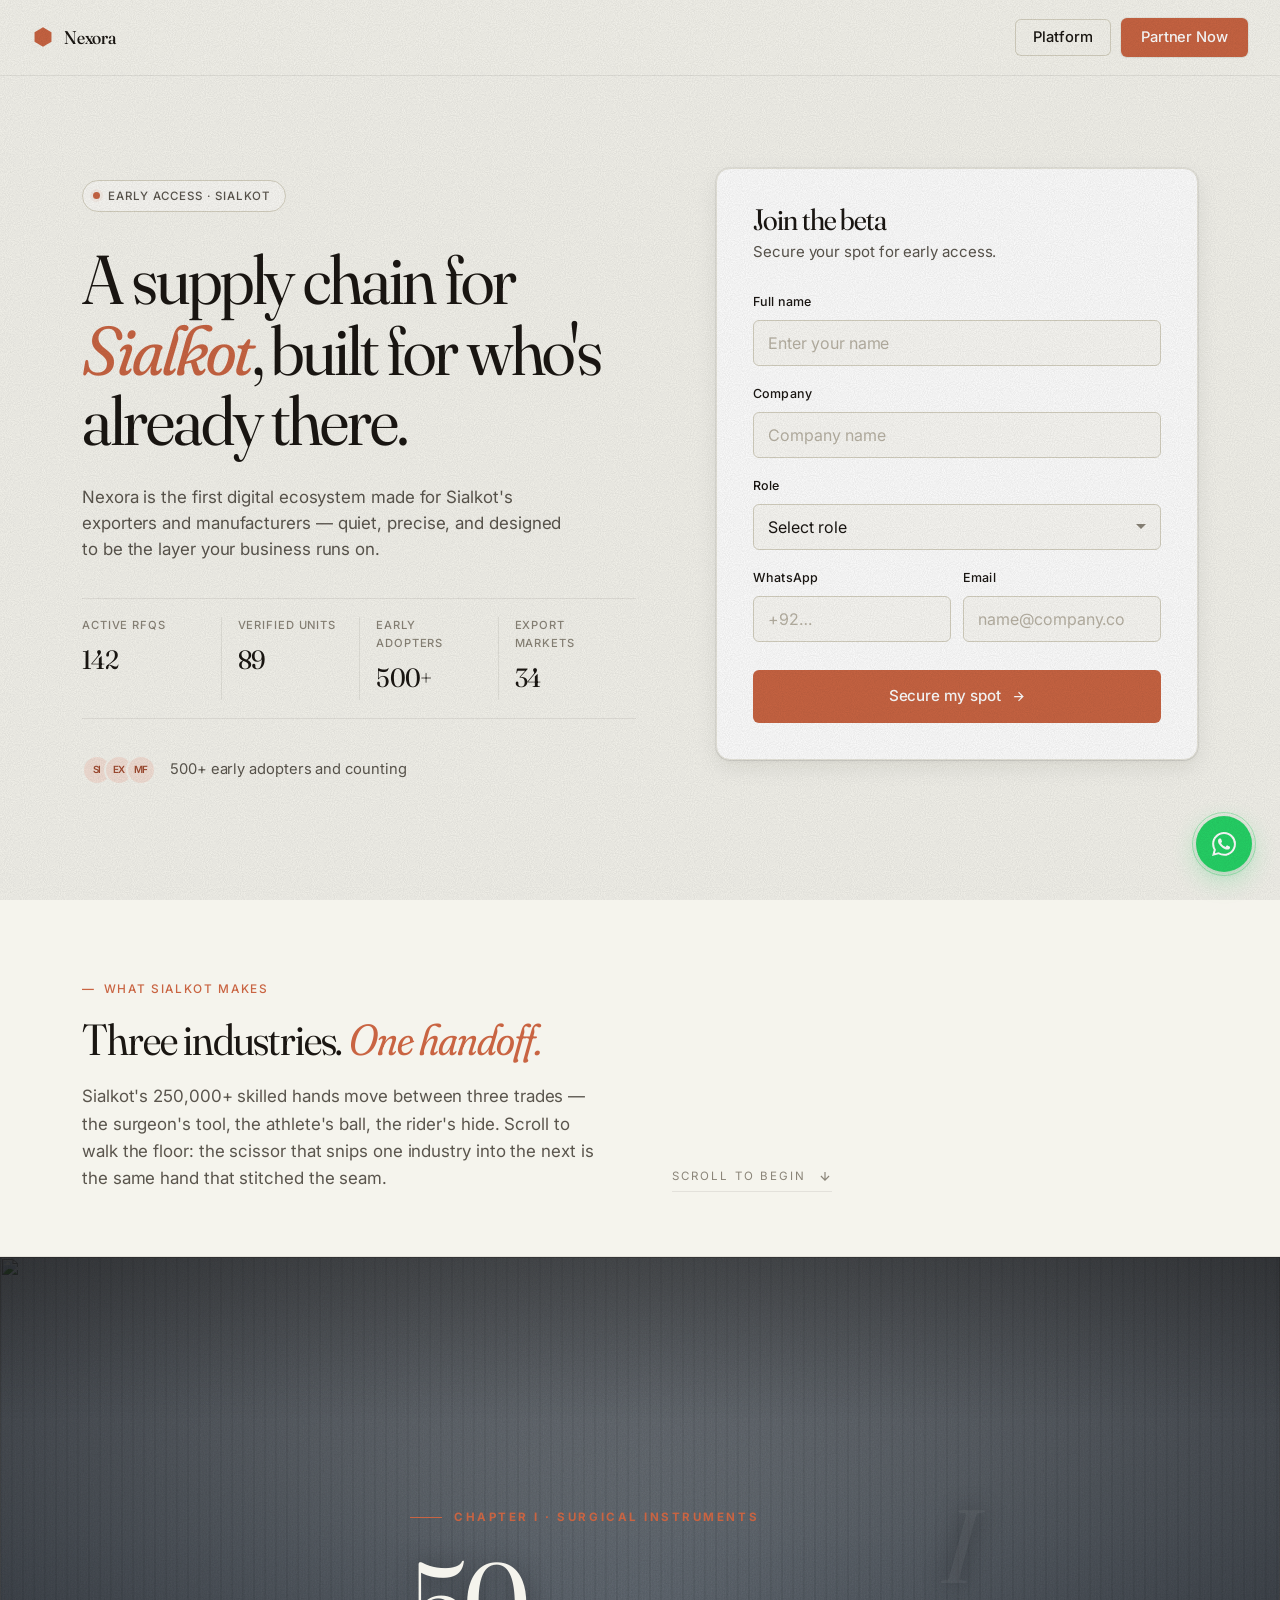
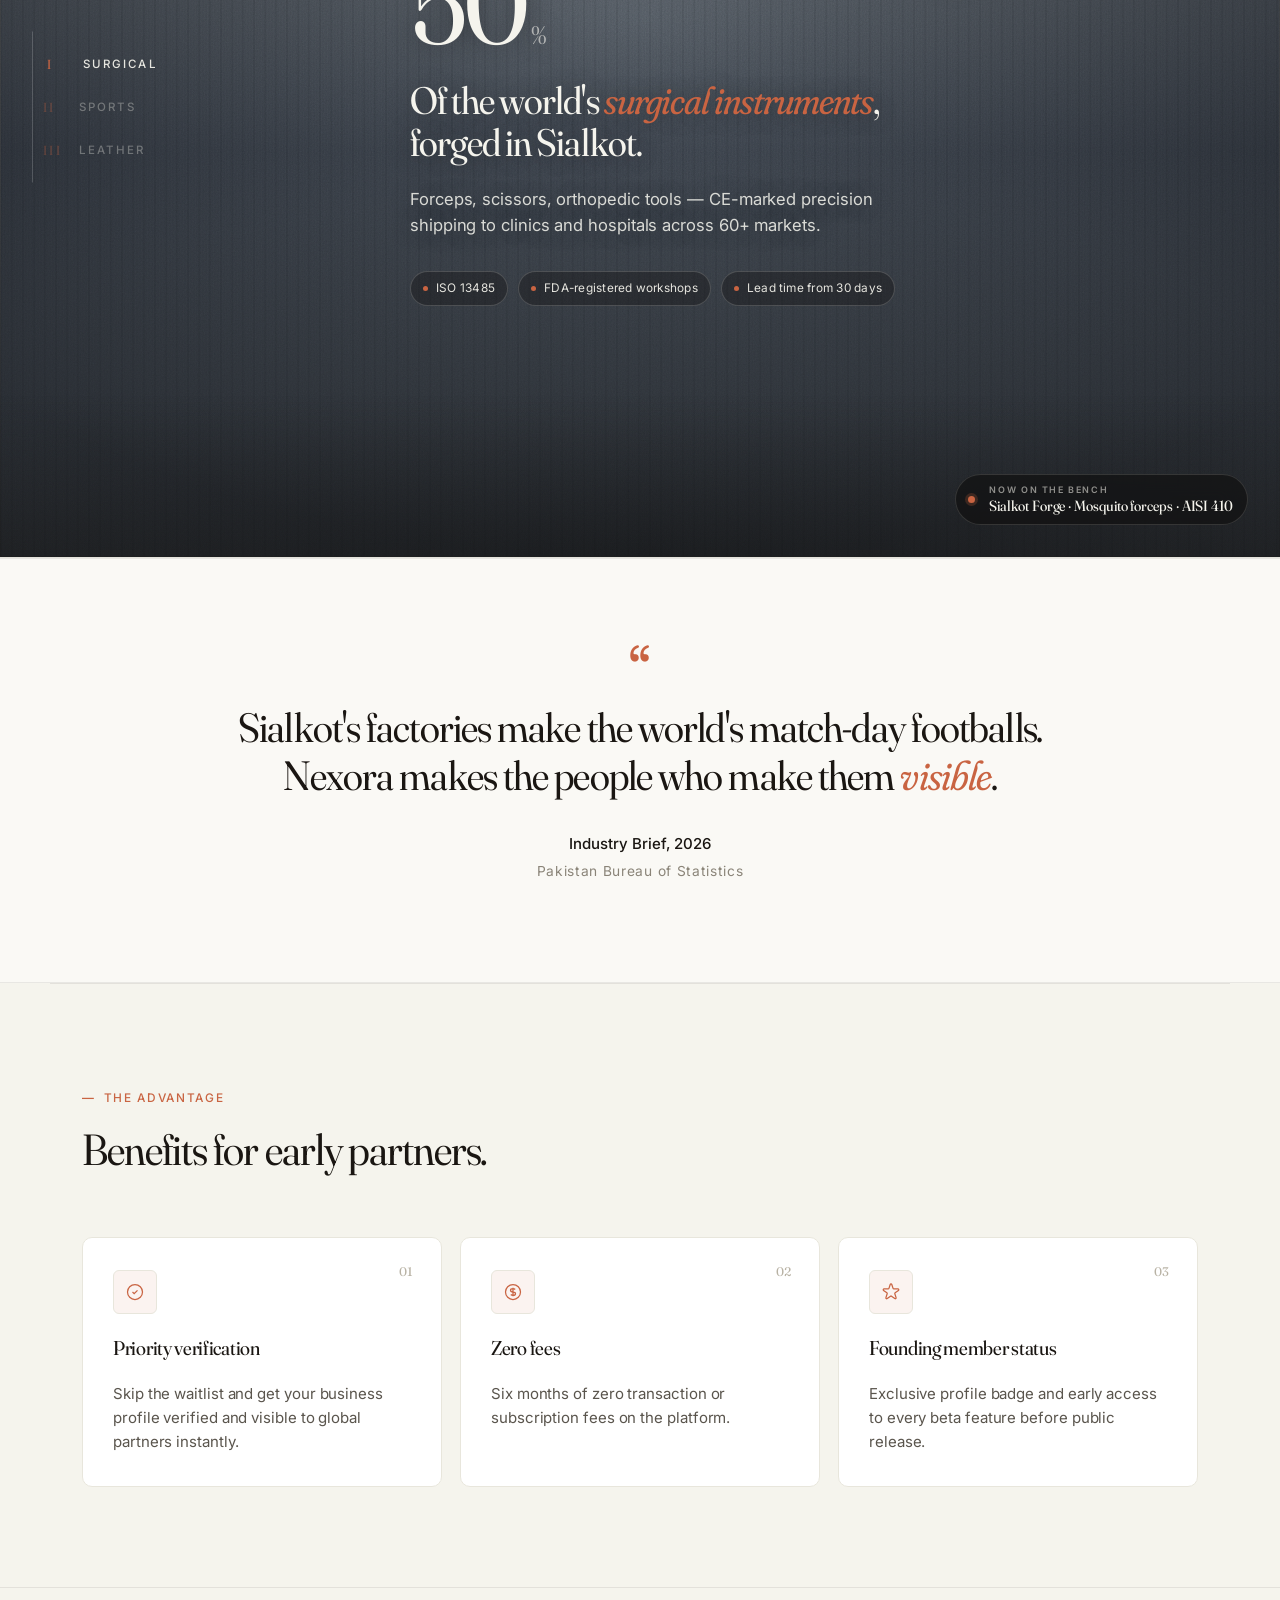
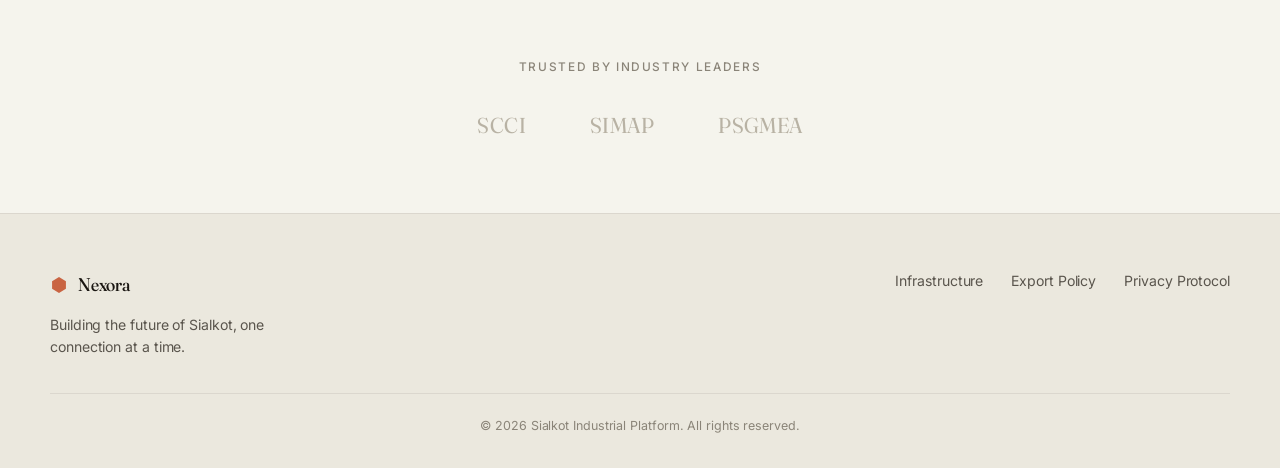
==== commit 6913f66d: "Update index.html" ====
--- a/index.html
+++ b/index.html
@@ -49,7 +49,7 @@
 
   <!-- NAV -->
   <nav>
-    <a href="#" class="nav-logo" aria-label="Nexora home">
+    <a href="index.html" class="nav-logo" aria-label="Nexora home">
       <svg width="22" height="22" viewBox="0 0 52 52" fill="currentColor" aria-hidden="true"><path d="M26 3 L46 15 L46 37 L26 49 L6 37 L6 15 Z"></path></svg>
       Nexora
     </a>
@@ -536,7 +536,7 @@
   <footer>
     <div class="footer-top">
       <div>
-        <a href="#" class="nav-logo" aria-label="Nexora home">
+        <a href="index.html" class="nav-logo" aria-label="Nexora home">
           <svg width="18" height="18" viewBox="0 0 52 52" fill="currentColor" aria-hidden="true"><path d="M26 3 L46 15 L46 37 L26 49 L6 37 L6 15 Z"></path></svg>
           Nexora
         </a>
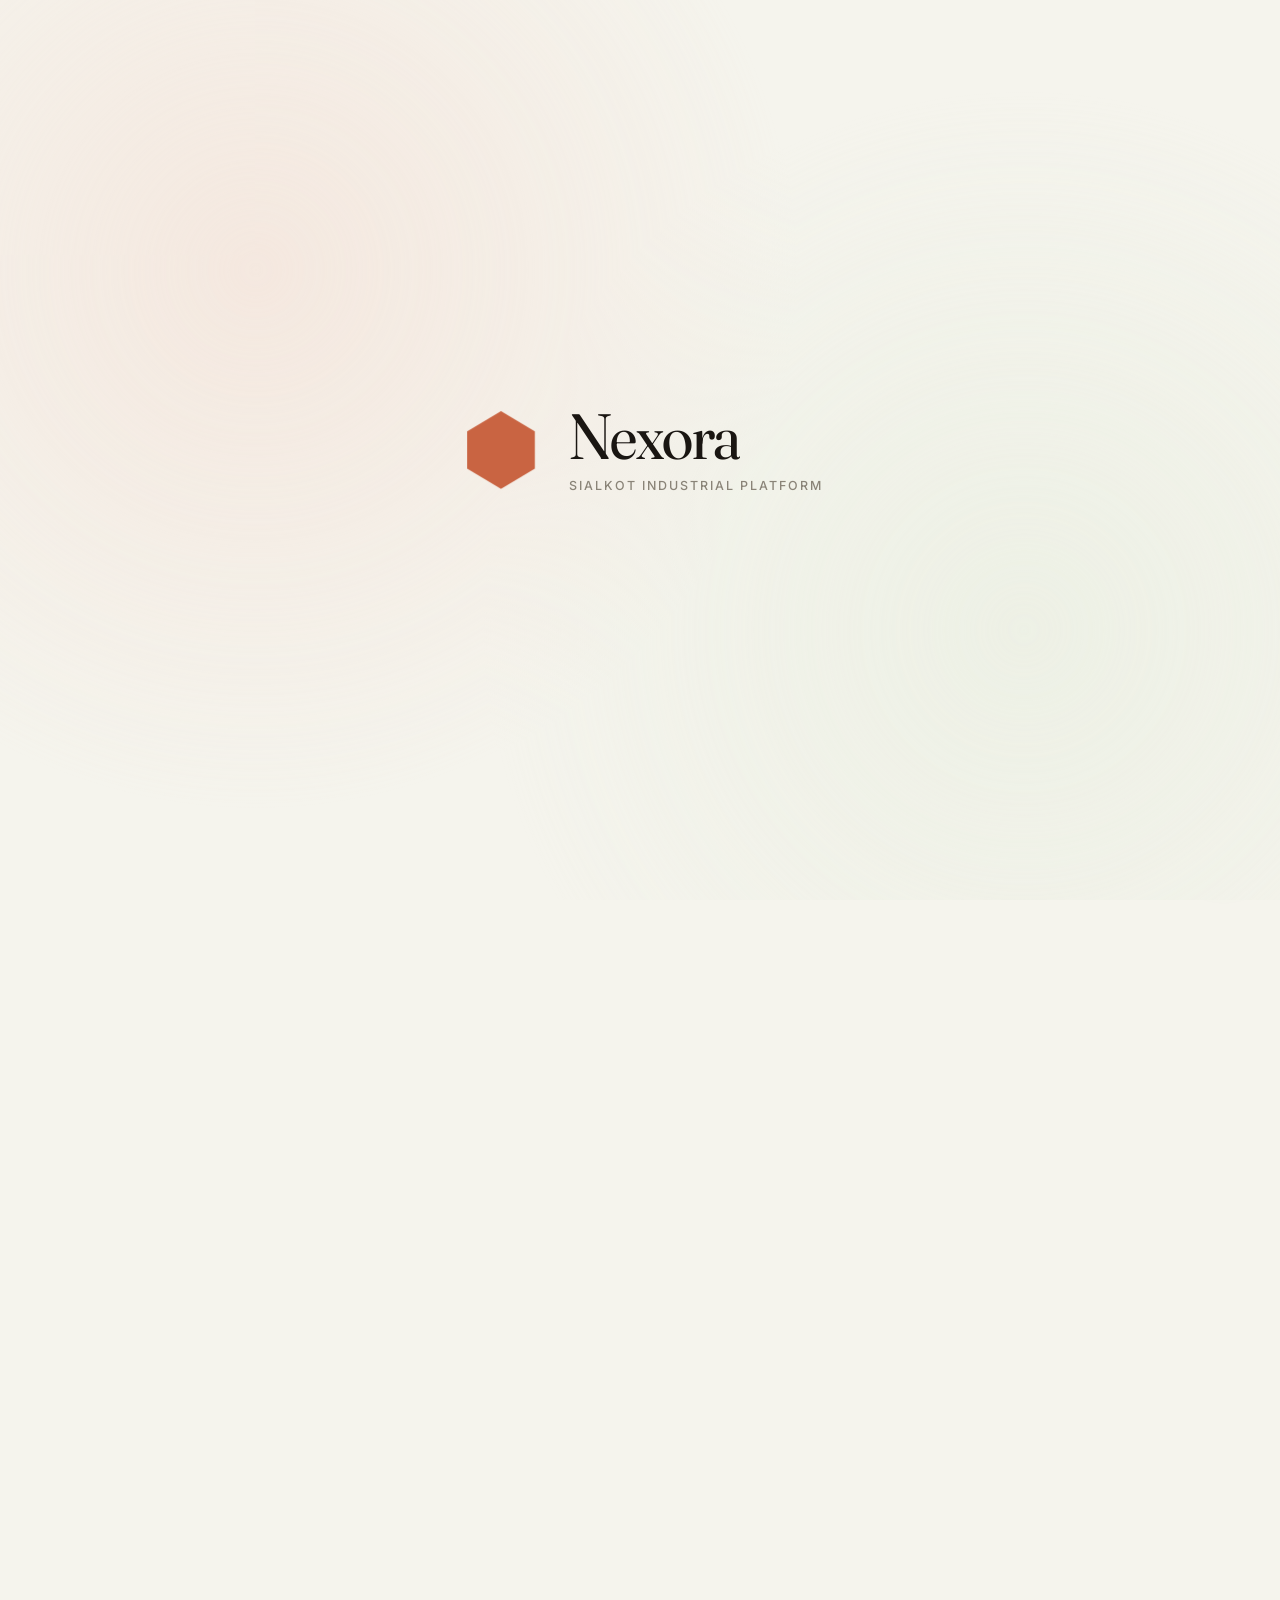
==== commit 9e9a084d: "Add files via upload" ====
--- a/index.html
+++ b/index.html
@@ -54,8 +54,8 @@
       Nexora
     </a>
     <div class="nav-right">
-      <a class="btn-ghost" href="Nexora - Dashboard.html">Platform</a>
-      <button class="btn-primary" data-scroll-to="lead-form">Partner Now</button>
+      <a class="btn-ghost" href="auth.html">Log in</a>
+      <a class="btn-primary" href="auth.html?tab=signup">Partner Now</a>
     </div>
   </nav>
 
@@ -179,13 +179,23 @@
       <!-- ────── STAGE C: LEATHER (bottom layer, revealed last) ────── -->
       <div class="lc-stage lc-stage--leather" aria-hidden="false">
         <div class="lc-bg lc-bg--hide"></div>
-        <img class="lc-photo" alt="" loading="lazy" decoding="async"
-             src="https://images.unsplash.com/photo-1583744946564-b52ac1c389c8?w=2400&q=82&fit=crop&auto=format"
-             srcset="https://images.unsplash.com/photo-1583744946564-b52ac1c389c8?w=1400&q=82&fit=crop&auto=format 1400w,
-                     https://images.unsplash.com/photo-1583744946564-b52ac1c389c8?w=2000&q=82&fit=crop&auto=format 2000w,
-                     https://images.unsplash.com/photo-1583744946564-b52ac1c389c8?w=2500&q=82&fit=crop&auto=format 2500w"
+        <img class="lc-photo" alt="Brown leather gloves on workshop bench" loading="lazy" decoding="async"
+             src="https://images.unsplash.com/photo-1605733513597-a8f8341084e6?w=2400&q=82&fit=crop&auto=format"
+             srcset="https://images.unsplash.com/photo-1605733513597-a8f8341084e6?w=1400&q=82&fit=crop&auto=format 1400w,
+                     https://images.unsplash.com/photo-1605733513597-a8f8341084e6?w=2000&q=82&fit=crop&auto=format 2000w,
+                     https://images.unsplash.com/photo-1605733513597-a8f8341084e6?w=2500&q=82&fit=crop&auto=format 2500w"
              sizes="100vw"
-             onerror="this.onerror=null;this.src='https://images.unsplash.com/photo-1542838132-92c53300491e?w=2400&q=82&fit=crop&auto=format';this.srcset='';">
+             data-fallback-step="0"
+             onerror="
+               var s=parseInt(this.dataset.fallbackStep||'0',10);
+               var fallbacks=[
+                 'https://images.unsplash.com/photo-1591030748813-acb53b9e3aef?w=2400&q=82&fit=crop&auto=format',
+                 'https://images.unsplash.com/photo-1547949003-9792a18a2601?w=2400&q=82&fit=crop&auto=format',
+                 'https://images.unsplash.com/photo-1565025741671-1ec8a7c5ef38?w=2400&q=82&fit=crop&auto=format'
+               ];
+               if(s<fallbacks.length){this.dataset.fallbackStep=s+1;this.src=fallbacks[s];this.srcset='';}
+               else{this.onerror=null;this.style.display='none';}
+             ">
         <div class="lc-tint"></div>
         <div class="lc-paper-filter"></div>
         <div class="lc-content">
--- a/css/base.css
+++ b/css/base.css
@@ -82,28 +82,26 @@
   font-weight: 600;
 }
 
-/* ── Grain overlay — physical "paper" texture over everything ─── */
+/* ── Grain overlay — physical "paper" texture over everything ───
+   PERF: opacity-only render. No mix-blend-mode (which forced the
+   compositor to re-blend the entire viewport on every scroll
+   frame), and no drift animation (which periodically forced a
+   full-viewport repaint every 400ms). The static low-opacity
+   noise is visually equivalent against the cream background.
+   `transform: translateZ(0)` promotes the grain to its own GPU
+   layer once, so it never repaints while the page scrolls. */
 #grain {
   position: fixed;
   inset: 0;
   pointer-events: none;
   z-index: 1500;
-  opacity: 0.18;
+  opacity: 0.06;
   background-image: var(--grain-url);
   background-size: 180px 180px;
-  mix-blend-mode: multiply;
-  /* Subtle drift so the grain doesn't feel frozen */
-  animation: grainDrift 1.6s steps(4) infinite;
-}
-@keyframes grainDrift {
-  0%   { transform: translate(0, 0); }
-  25%  { transform: translate(-4px, 3px); }
-  50%  { transform: translate(3px, -2px); }
-  75%  { transform: translate(-2px, -4px); }
-  100% { transform: translate(0, 0); }
-}
-@media (prefers-reduced-motion: reduce) {
-  #grain { animation: none; }
+  transform: translateZ(0);
+  contain: strict;
+  width: 100vw;
+  height: 100vh;
 }
 
 /* ── RTL (Urdu) ─── */
--- a/css/lifecycle.css
+++ b/css/lifecycle.css
@@ -16,7 +16,10 @@
 }
 .lifecycle.is-ready { /* visible flag for JS */ }
 
-/* The pin wrapper is the viewport-sized canvas */
+/* The pin wrapper is the viewport-sized canvas.
+   PERF: `contain: strict` scopes layout/paint inside the pin so
+   nothing outside affects it (cheaper recalc), and translateZ
+   forces a single GPU layer for the whole stage. */
 .lc-pin {
   position: relative;
   height: 100vh;
@@ -25,6 +28,8 @@
   isolation: isolate;
   background: #0d0c0a;
   color: var(--text-on-dark);
+  contain: layout paint;
+  transform: translateZ(0);
 }
 
 /* ──────────────────────────────────────────
@@ -67,6 +72,10 @@
 
 /* ──────────────────────────────────────────
    Chapter caption — fixed bottom right
+   PERF: backdrop-filter blur(12px) was running on every scroll
+   frame with the dark stages moving beneath. Replaced with a
+   solid translucent bg — visually almost identical against a
+   dark backdrop, but eliminates the per-frame blur pass.
 ─────────────────────────────────────────── */
 .lc-caption {
   position: absolute;
@@ -74,9 +83,7 @@
   z-index: 60;
   display: flex; align-items: center; gap: 14px;
   padding: 10px 14px 10px 12px;
-  background: rgba(13,12,10,0.55);
-  -webkit-backdrop-filter: blur(12px) saturate(140%);
-  backdrop-filter: blur(12px) saturate(140%);
+  background: rgba(13,12,10,0.78);
   border: 1px solid rgba(245,244,237,0.14);
   border-radius: var(--radius-pill);
   font-family: var(--font-body);
@@ -122,7 +129,7 @@
   isolation: isolate;
 }
 .lc-stage--leather  { z-index: 1; }
-.lc-stage--sports   { z-index: 2; }
+.lc-stage--sports   { z-index: 2; will-change: opacity; }
 .lc-stage--surgical { z-index: 3; }
 
 /* Surgical stage is split into two horizontal halves
@@ -193,14 +200,15 @@
     radial-gradient(ellipse 90% 60% at 50% 100%, rgba(0,0,0,0.20), transparent 70%);
   pointer-events: none;
 }
-/* Subtle paper-grain to keep texture editorial */
+/* Subtle paper-grain to keep texture editorial.
+   PERF: opacity-only — mix-blend-mode: overlay forced a per-frame
+   compositor blend across the full stage during scroll. */
 .lc-bg--steel::after {
   content: "";
   position: absolute; inset: 0;
   background-image: var(--grain-url);
   background-size: 220px 220px;
-  mix-blend-mode: overlay;
-  opacity: 0.32;
+  opacity: 0.14;
   pointer-events: none;
 }
 
@@ -241,8 +249,7 @@
   position: absolute; inset: 0;
   background-image: var(--grain-url);
   background-size: 200px 200px;
-  mix-blend-mode: overlay;
-  opacity: 0.4;
+  opacity: 0.18;
 }
 
 /* ──────────────────────────────────────────
@@ -262,10 +269,12 @@
   position: absolute; inset: 0;
   background-image: var(--grain-url);
   background-size: 180px 180px;
-  mix-blend-mode: overlay;
-  opacity: 0.6;
-}
-/* Pebbled leather pattern via overlapping radial dots */
+  opacity: 0.22;
+}
+/* Pebbled leather pattern via overlapping radial dots.
+   PERF: dropped mix-blend-mode: multiply (forced per-frame
+   compositor pass). The radial dots already darken the
+   underlying gradient since they use rgba(0,0,0,...). */
 .lc-bg--hide::after {
   content: "";
   position: absolute; inset: 0;
@@ -278,8 +287,7 @@
     radial-gradient(circle at 76% 88%, rgba(0,0,0,0.16) 0%, transparent 7%);
   background-size: 220px 220px;
   background-repeat: repeat;
-  mix-blend-mode: multiply;
-  opacity: 0.45;
+  opacity: 0.32;
 }
 
 /* ──────────────────────────────────────────
@@ -293,7 +301,10 @@
   display: grid;
   gap: 18px;
   color: var(--text-on-dark);
-  text-shadow: 0 1px 24px rgba(0,0,0,0.35);
+  /* PERF: smaller blur radius. 24px text-shadow forced expensive
+     repaints over the whole text block. 8px is plenty against the
+     dark stage backgrounds. */
+  text-shadow: 0 1px 8px rgba(0,0,0,0.45);
 }
 .lc-eyebrow {
   display: inline-flex; align-items: center; gap: 12px;
@@ -610,6 +621,12 @@
     radial-gradient(ellipse 70% 60% at 50% 40%, rgba(30,15,5,0.05) 0%, rgba(30,15,5,0.50) 100%),
     linear-gradient(180deg, rgba(45,22,10,0.35) 0%, rgba(20,10,4,0.65) 100%);
 }
+/* PERF: paper-filter was the worst offender — `mix-blend-mode: overlay`
+   on the grain plus a second `mix-blend-mode: soft-light` ::after layer
+   forced TWO compositor blends per stage per scroll frame. The pinned
+   section runs for 520% of viewport scroll, so this fired thousands of
+   times. Replaced with single opacity-only grain — visually almost
+   identical against the dark stage backgrounds. */
 .lc-paper-filter {
   position: absolute;
   inset: 0;
@@ -617,14 +634,7 @@
   pointer-events: none;
   background-image: var(--grain-url);
   background-size: 240px 240px;
-  mix-blend-mode: overlay;
-  opacity: 0.22;
-}
-.lc-paper-filter::after {
-  content: "";
-  position: absolute; inset: 0;
-  background: rgba(245,244,237,0.04);
-  mix-blend-mode: soft-light;
+  opacity: 0.10;
 }
 /* Push content above the photo + tint + paper stack */
 .lc-stage .lc-content { z-index: 5; }
